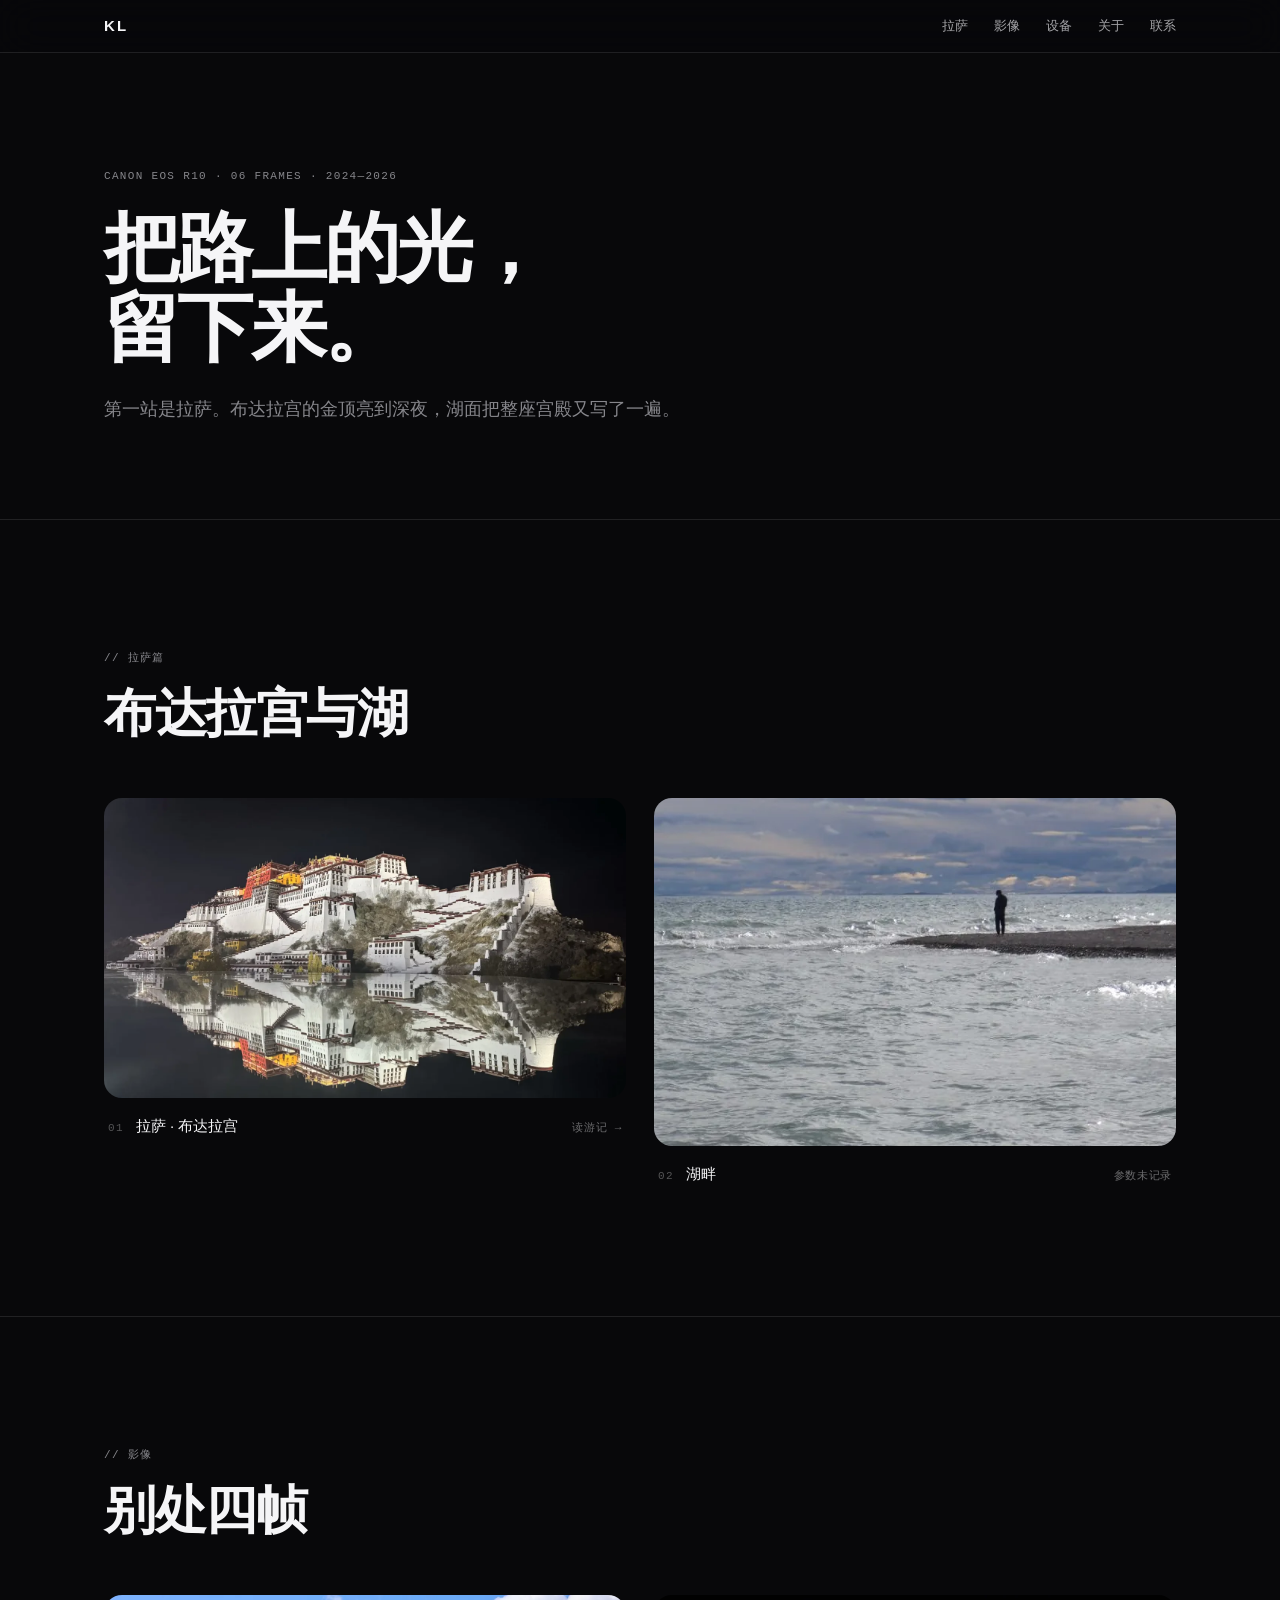
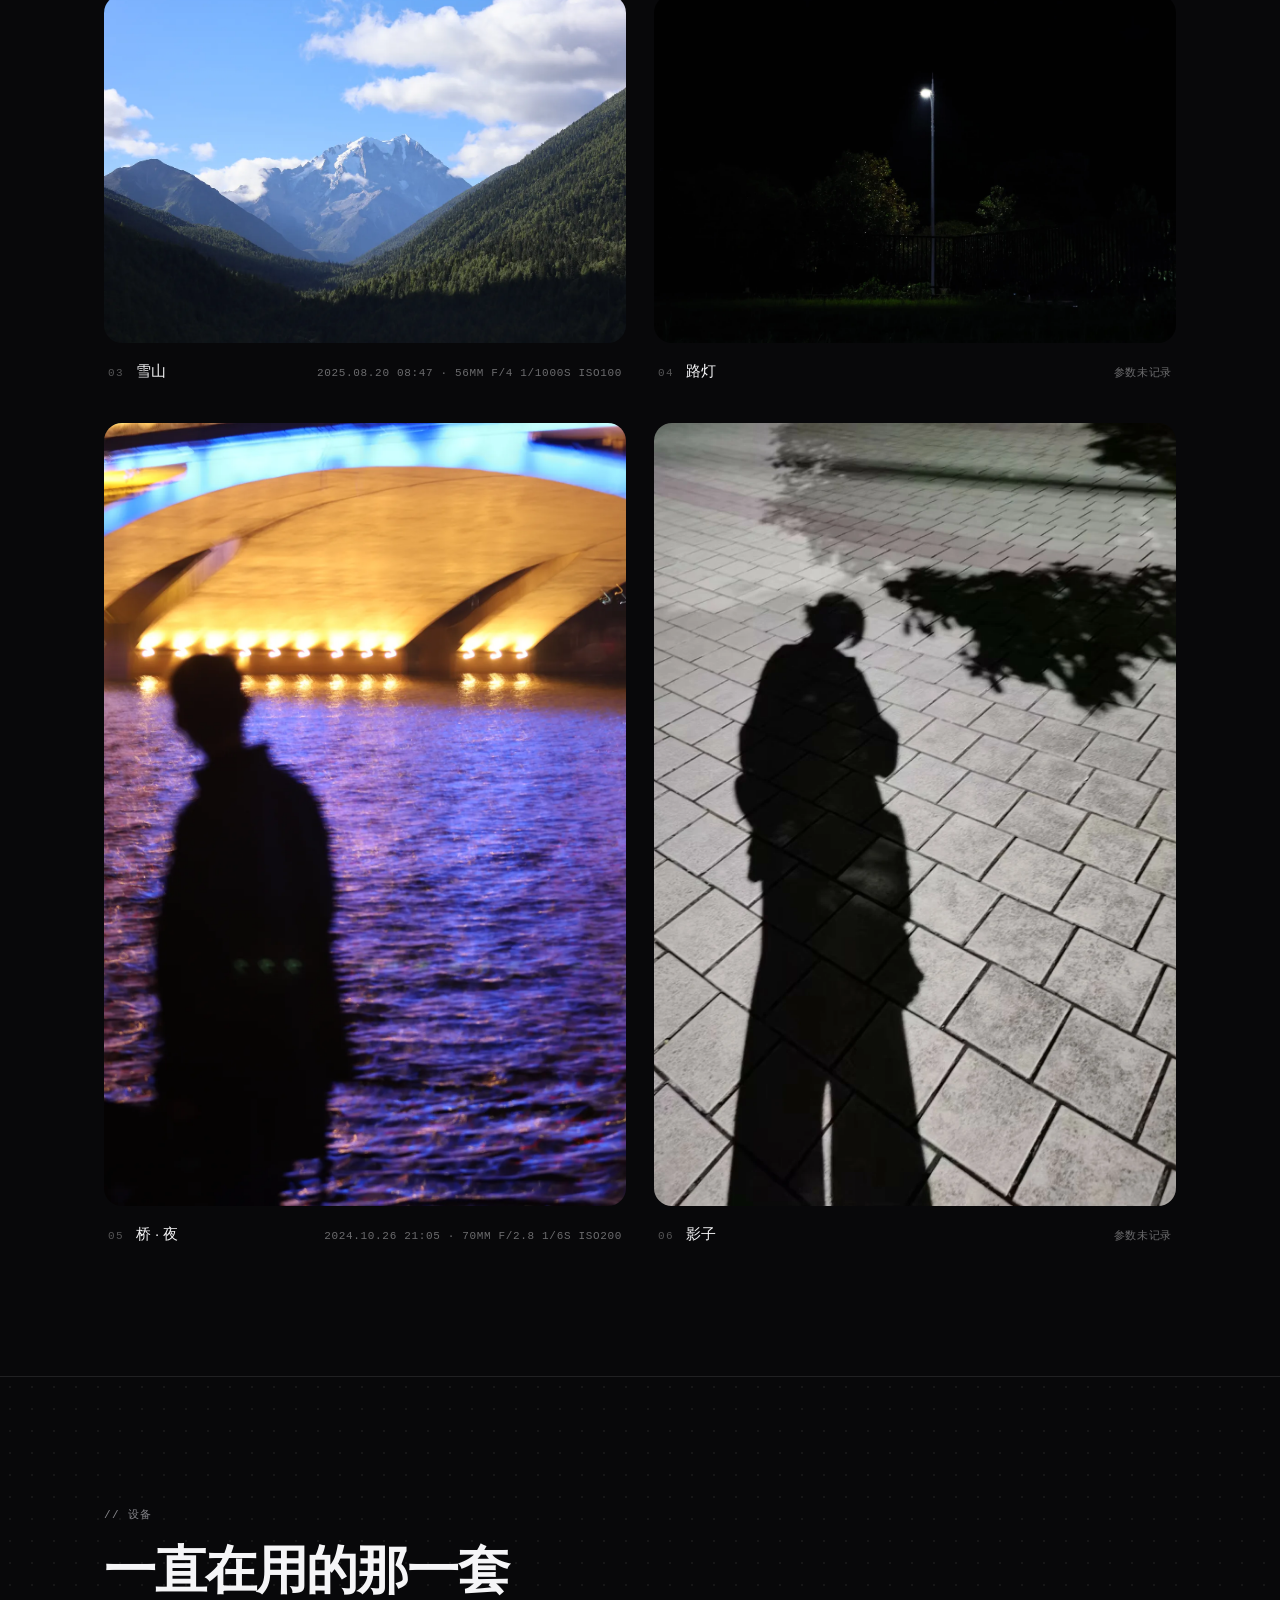
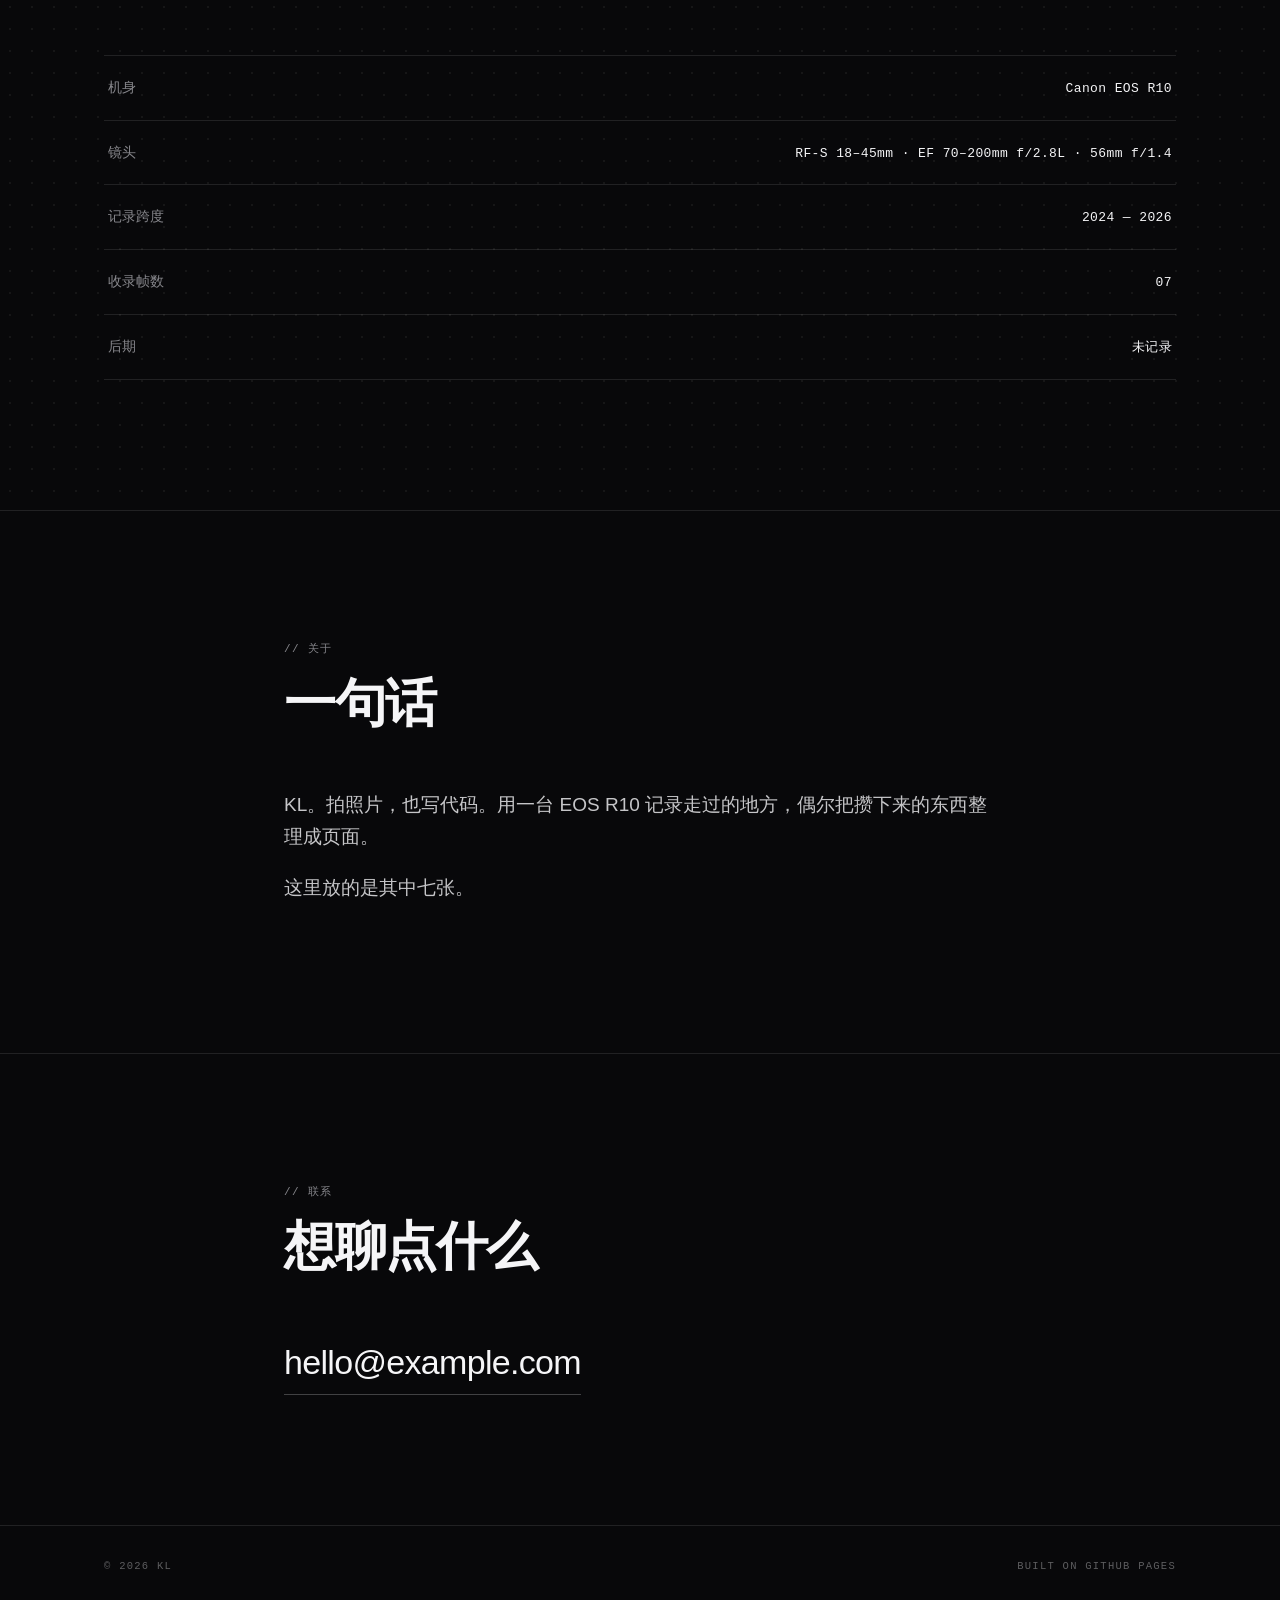
==== index.html @ 21dbedc0 "drop photo hero, swap lhasa card for potala with link to article" ====
<!DOCTYPE html>
<html lang="zh-CN">
<head>
<meta charset="utf-8">
<meta name="viewport" content="width=device-width, initial-scale=1">
<title>KL — 影像</title>
<meta name="description" content="KL 的影像记录。第一章：拉萨。布达拉宫的夜与湖，以及别处的四帧。">
<link rel="icon" href="data:image/svg+xml,<svg xmlns='http://www.w3.org/2000/svg' viewBox='0 0 64 64'><rect width='64' height='64' rx='14' fill='%2308080a'/><text x='32' y='43' font-family='-apple-system,sans-serif' font-size='25' font-weight='600' fill='%23f5f5f7' text-anchor='middle'>KL</text></svg>">
<link rel="stylesheet" href="style.css">
</head>
<body>

<header class="nav">
  <div class="nav-inner">
    <a class="brand" href="#top">KL</a>
    <nav class="links">
      <a href="#lhasa">拉萨</a>
      <a href="#frames">影像</a>
      <a href="#gear">设备</a>
      <a href="#about">关于</a>
      <a href="#contact">联系</a>
    </nav>
  </div>
</header>

<section class="masthead" id="top">
  <div class="wrap">
    <p class="mono">CANON EOS R10 · 06 FRAMES · 2024—2026</p>
    <h1>把路上的光，<br>留下来。</h1>
    <p class="lede">第一站是拉萨。布达拉宫的金顶亮到深夜，湖面把整座宫殿又写了一遍。</p>
  </div>
</section>

<section class="section" id="lhasa">
  <div class="wrap">
    <p class="mono label">// 拉萨篇</p>
    <h2>布达拉宫与湖</h2>

    <div class="grid">
      <figure class="frame reveal">
        <a class="shot" href="lhasa.html" aria-label="进入拉萨游记">
          <img src="images/potala-card.webp" alt="布达拉宫夜色与水中倒影" width="1400" height="803" loading="lazy">
        </a>
        <figcaption>
          <span class="idx mono">01</span>
          <span class="title">拉萨 · 布达拉宫</span>
          <span class="meta mono">读游记 →</span>
        </figcaption>
      </figure>

      <figure class="frame reveal">
        <div class="shot">
          <img src="images/lake.webp" alt="湖岸与远处的人" width="659" height="439" loading="lazy">
        </div>
        <figcaption>
          <span class="idx mono">02</span>
          <span class="title">湖畔</span>
          <span class="meta mono">参数未记录</span>
        </figcaption>
      </figure>
    </div>
  </div>
</section>

<section class="section" id="frames">
  <div class="wrap">
    <p class="mono label">// 影像</p>
    <h2>别处四帧</h2>

    <div class="grid">
      <figure class="frame reveal">
        <div class="shot">
          <img src="images/snow.webp" alt="云层下的雪山" width="1400" height="933" loading="lazy">
        </div>
        <figcaption>
          <span class="idx mono">03</span>
          <span class="title">雪山</span>
          <span class="meta mono">2025.08.20 08:47 · 56mm f/4 1/1000s ISO100</span>
        </figcaption>
      </figure>

      <figure class="frame reveal">
        <div class="shot">
          <img src="images/lamp.webp" alt="夜里亮着的路灯" width="1400" height="933" loading="lazy">
        </div>
        <figcaption>
          <span class="idx mono">04</span>
          <span class="title">路灯</span>
          <span class="meta mono">参数未记录</span>
        </figcaption>
      </figure>

      <figure class="frame reveal">
        <div class="shot">
          <img src="images/bridge.webp" alt="夜晚桥下的水面与剪影" width="1200" height="1800" loading="lazy">
        </div>
        <figcaption>
          <span class="idx mono">05</span>
          <span class="title">桥 · 夜</span>
          <span class="meta mono">2024.10.26 21:05 · 70mm f/2.8 1/6s ISO200</span>
        </figcaption>
      </figure>

      <figure class="frame reveal">
        <div class="shot">
          <img src="images/shadow.webp" alt="地砖上拉长的人影" width="1137" height="1706" loading="lazy">
        </div>
        <figcaption>
          <span class="idx mono">06</span>
          <span class="title">影子</span>
          <span class="meta mono">参数未记录</span>
        </figcaption>
      </figure>
    </div>
  </div>
</section>

<section class="section gear" id="gear">
  <div class="wrap">
    <p class="mono label">// 设备</p>
    <h2>一直在用的那一套</h2>

    <dl class="spec">
      <div>
        <dt>机身</dt>
        <dd>Canon EOS R10</dd>
      </div>
      <div>
        <dt>镜头</dt>
        <dd>RF-S 18–45mm · EF 70–200mm f/2.8L · 56mm f/1.4</dd>
      </div>
      <div>
        <dt>记录跨度</dt>
        <dd>2024 — 2026</dd>
      </div>
      <div>
        <dt>收录帧数</dt>
        <dd>07</dd>
      </div>
      <div>
        <dt>后期</dt>
        <dd>未记录</dd>
      </div>
    </dl>
  </div>
</section>

<section class="section" id="about">
  <div class="wrap narrow">
    <p class="mono label">// 关于</p>
    <h2>一句话</h2>
    <p class="body">KL。拍照片，也写代码。用一台 EOS R10 记录走过的地方，偶尔把攒下来的东西整理成页面。</p>
    <p class="body">这里放的是其中七张。</p>
  </div>
</section>

<section class="section" id="contact">
  <div class="wrap narrow">
    <p class="mono label">// 联系</p>
    <h2>想聊点什么</h2>
    <a class="mail" href="mailto:hello@example.com">hello@example.com</a>
  </div>
</section>

<footer class="foot">
  <div class="wrap foot-inner">
    <span class="mono">© <span id="year">2026</span> KL</span>
    <span class="mono">BUILT ON GITHUB PAGES</span>
  </div>
</footer>

<script>
  document.getElementById('year').textContent = new Date().getFullYear();

  const io = new IntersectionObserver((entries) => {
    entries.forEach((e) => {
      if (e.isIntersecting) {
        e.target.classList.add('in');
        io.unobserve(e.target);
      }
    });
  }, { threshold: 0.12 });

  document.querySelectorAll('.reveal').forEach((el) => io.observe(el));
</script>

</body>
</html>
---- style.css ----
:root {
  --bg: #08080a;
  --surface: #111114;
  --text: #f5f5f7;
  --muted: #86868b;
  --accent: #0a84ff;
  --line: rgba(255, 255, 255, 0.1);
  --max: 1120px;
  --mono: ui-monospace, "SF Mono", "Cascadia Mono", Menlo, Consolas, monospace;
}

*,
*::before,
*::after { box-sizing: border-box; }

html {
  scroll-behavior: smooth;
  -webkit-text-size-adjust: 100%;
}

body {
  margin: 0;
  background: var(--bg);
  color: var(--text);
  font-family: -apple-system, BlinkMacSystemFont, "SF Pro Display", "Segoe UI", "PingFang SC", "Microsoft YaHei", sans-serif;
  font-size: 17px;
  line-height: 1.6;
  -webkit-font-smoothing: antialiased;
  overflow-x: hidden;
}

a { color: inherit; text-decoration: none; }

img { display: block; max-width: 100%; }

.wrap {
  max-width: var(--max);
  margin: 0 auto;
  padding: 0 24px;
}

.narrow { max-width: 760px; }

.mono {
  font-family: var(--mono);
  font-size: 11px;
  letter-spacing: 0.12em;
  text-transform: uppercase;
  color: var(--muted);
}

/* ---------- 导航 ---------- */

.nav {
  position: fixed;
  inset: 0 0 auto 0;
  z-index: 100;
  background: rgba(8, 8, 10, 0.72);
  backdrop-filter: saturate(180%) blur(20px);
  -webkit-backdrop-filter: saturate(180%) blur(20px);
  border-bottom: 1px solid var(--line);
}

.nav-inner {
  max-width: var(--max);
  margin: 0 auto;
  padding: 0 24px;
  height: 52px;
  display: flex;
  align-items: center;
  justify-content: space-between;
}

.brand {
  font-size: 15px;
  font-weight: 600;
  letter-spacing: 0.14em;
}

.links {
  display: flex;
  gap: 26px;
}

.links a {
  font-size: 12.5px;
  color: rgba(245, 245, 247, 0.66);
  transition: color 0.2s;
}

.links a:hover { color: var(--text); }

/* ---------- 首屏 ---------- */

.hero {
  position: relative;
  min-height: 88vh;
  min-height: 88svh;
  display: grid;
  align-items: end;
  overflow: hidden;
}

.hero-img {
  position: absolute;
  inset: 0;
  width: 100%;
  height: 100%;
  object-fit: cover;
  object-position: center 55%;
  transition: transform 1.4s cubic-bezier(0.2, 0.7, 0.2, 1);
}

.hero:hover .hero-img { transform: scale(1.03); }

.enter {
  display: inline-block;
  margin-top: 34px;
  padding-bottom: 4px;
  border-bottom: 1px solid rgba(245, 245, 247, 0.32);
  color: var(--text);
  font-size: 12px;
  transition: border-color 0.2s, color 0.2s;
}

.hero:hover .enter {
  color: #fff;
  border-color: #fff;
}

.hero-veil {
  position: absolute;
  inset: 0;
  background:
    linear-gradient(180deg, rgba(8, 8, 10, 0.62) 0%, rgba(8, 8, 10, 0.12) 32%, rgba(8, 8, 10, 0.55) 68%, rgba(8, 8, 10, 0.96) 100%);
}

.hero-copy {
  position: relative;
  width: 100%;
  max-width: var(--max);
  margin: 0 auto;
  padding: 0 24px 88px;
}

.hero-copy .mono { margin: 0 0 20px; color: rgba(245, 245, 247, 0.62); }

h1 {
  margin: 0;
  font-size: clamp(40px, 7vw, 86px);
  line-height: 1.04;
  letter-spacing: -0.035em;
  font-weight: 600;
}

.lede {
  margin: 22px 0 0;
  max-width: 32em;
  font-size: clamp(15px, 1.6vw, 18px);
  color: rgba(245, 245, 247, 0.72);
}

.cta {
  display: flex;
  gap: 12px;
  margin-top: 34px;
  flex-wrap: wrap;
}

.btn {
  display: inline-block;
  padding: 12px 26px;
  border-radius: 980px;
  background: var(--accent);
  border: 1px solid var(--accent);
  color: #fff;
  font-size: 14px;
  transition: transform 0.2s, background 0.2s, border-color 0.2s;
}

.btn:hover { background: #2b9bff; border-color: #2b9bff; }

.btn.ghost {
  background: transparent;
  border-color: rgba(245, 245, 247, 0.3);
  color: var(--text);
}

.btn.ghost:hover {
  border-color: var(--text);
  background: rgba(245, 245, 247, 0.08);
}

/* ---------- 顶部标题 ---------- */

.masthead { padding: 168px 0 96px; }

.masthead .mono { margin: 0 0 22px; }

.masthead h1 {
  margin: 0;
  font-size: clamp(36px, 6.4vw, 76px);
  line-height: 1.06;
  letter-spacing: -0.035em;
  font-weight: 600;
}

.masthead .lede {
  margin: 26px 0 0;
  max-width: 32em;
  font-size: clamp(15px, 1.7vw, 18px);
  color: var(--muted);
}

/* ---------- 通用区块 ---------- */

.section {
  padding: 130px 0;
  border-top: 1px solid var(--line);
}

.label { margin: 0 0 16px; }

h2 {
  margin: 0 0 56px;
  font-size: clamp(30px, 4.4vw, 52px);
  line-height: 1.12;
  letter-spacing: -0.028em;
  font-weight: 600;
}

.body {
  margin: 0 0 18px;
  font-size: clamp(16px, 1.8vw, 19px);
  line-height: 1.72;
  color: rgba(245, 245, 247, 0.8);
}

/* ---------- 照片 ---------- */

.grid {
  display: grid;
  grid-template-columns: repeat(2, 1fr);
  gap: 40px 28px;
}

.frame { margin: 0; }

.shot {
  display: block;
  overflow: hidden;
  border-radius: 18px;
  background: var(--surface);
}

.shot img {
  width: 100%;
  height: auto;
  transition: transform 0.8s cubic-bezier(0.2, 0.7, 0.2, 1);
}

.frame:hover .shot img { transform: scale(1.035); }

figcaption {
  display: flex;
  align-items: baseline;
  gap: 12px;
  flex-wrap: wrap;
  padding: 16px 4px 0;
}

.idx { color: rgba(245, 245, 247, 0.32); }

.title { font-size: 15px; }

.meta {
  margin-left: auto;
  color: rgba(245, 245, 247, 0.42);
  letter-spacing: 0.06em;
}

/* ---------- 设备 ---------- */

.gear {
  background-image: radial-gradient(rgba(255, 255, 255, 0.055) 1px, transparent 1px);
  background-size: 22px 22px;
  background-position: -1px -1px;
}

.spec {
  margin: 0;
  border-top: 1px solid var(--line);
}

.spec > div {
  display: flex;
  justify-content: space-between;
  align-items: baseline;
  gap: 32px;
  padding: 20px 4px;
  border-bottom: 1px solid var(--line);
}

.spec dt {
  font-size: 14px;
  color: var(--muted);
  flex: 0 0 auto;
}

.spec dd {
  margin: 0;
  font-family: var(--mono);
  font-size: 13px;
  letter-spacing: 0.03em;
  color: var(--text);
  text-align: right;
}

/* ---------- 联系 ---------- */

.mail {
  display: inline-block;
  margin-top: 4px;
  font-size: clamp(22px, 3.4vw, 34px);
  letter-spacing: -0.02em;
  border-bottom: 1px solid rgba(245, 245, 247, 0.24);
  padding-bottom: 4px;
  transition: color 0.2s, border-color 0.2s;
}

.mail:hover {
  color: var(--accent);
  border-color: var(--accent);
}

/* ---------- 页脚 ---------- */

.foot {
  border-top: 1px solid var(--line);
  padding: 32px 0 44px;
}

.foot-inner {
  display: flex;
  justify-content: space-between;
  gap: 16px;
  flex-wrap: wrap;
}

.foot .mono { font-size: 10.5px; color: rgba(245, 245, 247, 0.36); }

/* ---------- 入场 ---------- */

.reveal {
  opacity: 0;
  transform: translateY(26px);
  transition: opacity 0.9s ease, transform 0.9s cubic-bezier(0.2, 0.7, 0.2, 1);
}

.reveal.in {
  opacity: 1;
  transform: none;
}

/* ---------- 响应式 ---------- */

@media (max-width: 860px) {
  .section { padding: 88px 0; }
  h2 { margin-bottom: 40px; }
  .grid { grid-template-columns: 1fr; gap: 36px; }
  .hero-copy { padding-bottom: 64px; }
  .masthead { padding: 120px 0 64px; }
  .meta { margin-left: 0; flex-basis: 100%; }
  .spec > div { flex-direction: column; gap: 6px; }
  .spec dd { text-align: left; }
}

@media (max-width: 520px) {
  .links { gap: 18px; }
  .links a { font-size: 12px; }
  .cta { gap: 10px; }
  .btn { padding: 11px 22px; }
}

@media (prefers-reduced-motion: reduce) {
  html { scroll-behavior: auto; }
  .reveal { opacity: 1; transform: none; transition: none; }
  .shot img, .btn, .mail { transition: none; }
}

/* ---------- 游记页 ---------- */

.article-cover {
  position: relative;
  min-height: 76vh;
  min-height: 76svh;
  display: grid;
  align-items: end;
  overflow: hidden;
}

.article-cover img {
  position: absolute;
  inset: 0;
  width: 100%;
  height: 100%;
  object-fit: cover;
  object-position: center 55%;
}

.article-cover::after {
  content: "";
  position: absolute;
  inset: 0;
  background: linear-gradient(180deg, rgba(8, 8, 10, 0.5) 0%, rgba(8, 8, 10, 0.08) 30%, rgba(8, 8, 10, 0.6) 72%, rgba(8, 8, 10, 0.97) 100%);
}

.article-cover-copy {
  position: relative;
  z-index: 1;
  width: 100%;
  max-width: 860px;
  margin: 0 auto;
  padding: 0 24px 76px;
}

.article-cover-copy h1 {
  margin: 16px 0 20px;
  font-size: clamp(28px, 4.8vw, 54px);
  line-height: 1.16;
  letter-spacing: -0.03em;
  font-weight: 600;
}

.article-body {
  max-width: 720px;
  padding-top: 84px;
  padding-bottom: 110px;
}

.article-body p {
  margin: 0 0 1.5em;
  font-size: 18px;
  line-height: 1.9;
  color: rgba(245, 245, 247, 0.82);
}

.article-body .lead {
  font-size: clamp(19px, 2.1vw, 22px);
  line-height: 1.75;
  color: var(--text);
}

.article-body h2 {
  margin: 68px 0 24px;
  font-size: clamp(22px, 3vw, 30px);
}

.article-body figure { margin: 52px 0; }

.article-body figure img {
  width: 100%;
  height: auto;
  border-radius: 14px;
}

.article-body figcaption {
  padding-top: 14px;
  font-family: var(--mono);
  font-size: 11px;
  letter-spacing: 0.06em;
  color: var(--muted);
  text-transform: none;
}

.note {
  margin: 56px 0;
  padding: 20px 22px;
  border: 1px dashed rgba(255, 255, 255, 0.16);
  border-radius: 12px;
  color: var(--muted);
  font-size: 15px;
  line-height: 1.85;
}

.back {
  display: inline-block;
  font-size: 12.5px;
  color: rgba(245, 245, 247, 0.66);
  transition: color 0.2s;
}

.back:hover { color: var(--text); }

@media (max-width: 860px) {
  .article-cover-copy { padding-bottom: 56px; }
  .article-body { padding-top: 56px; padding-bottom: 72px; }
  .article-body p { font-size: 17px; }
}
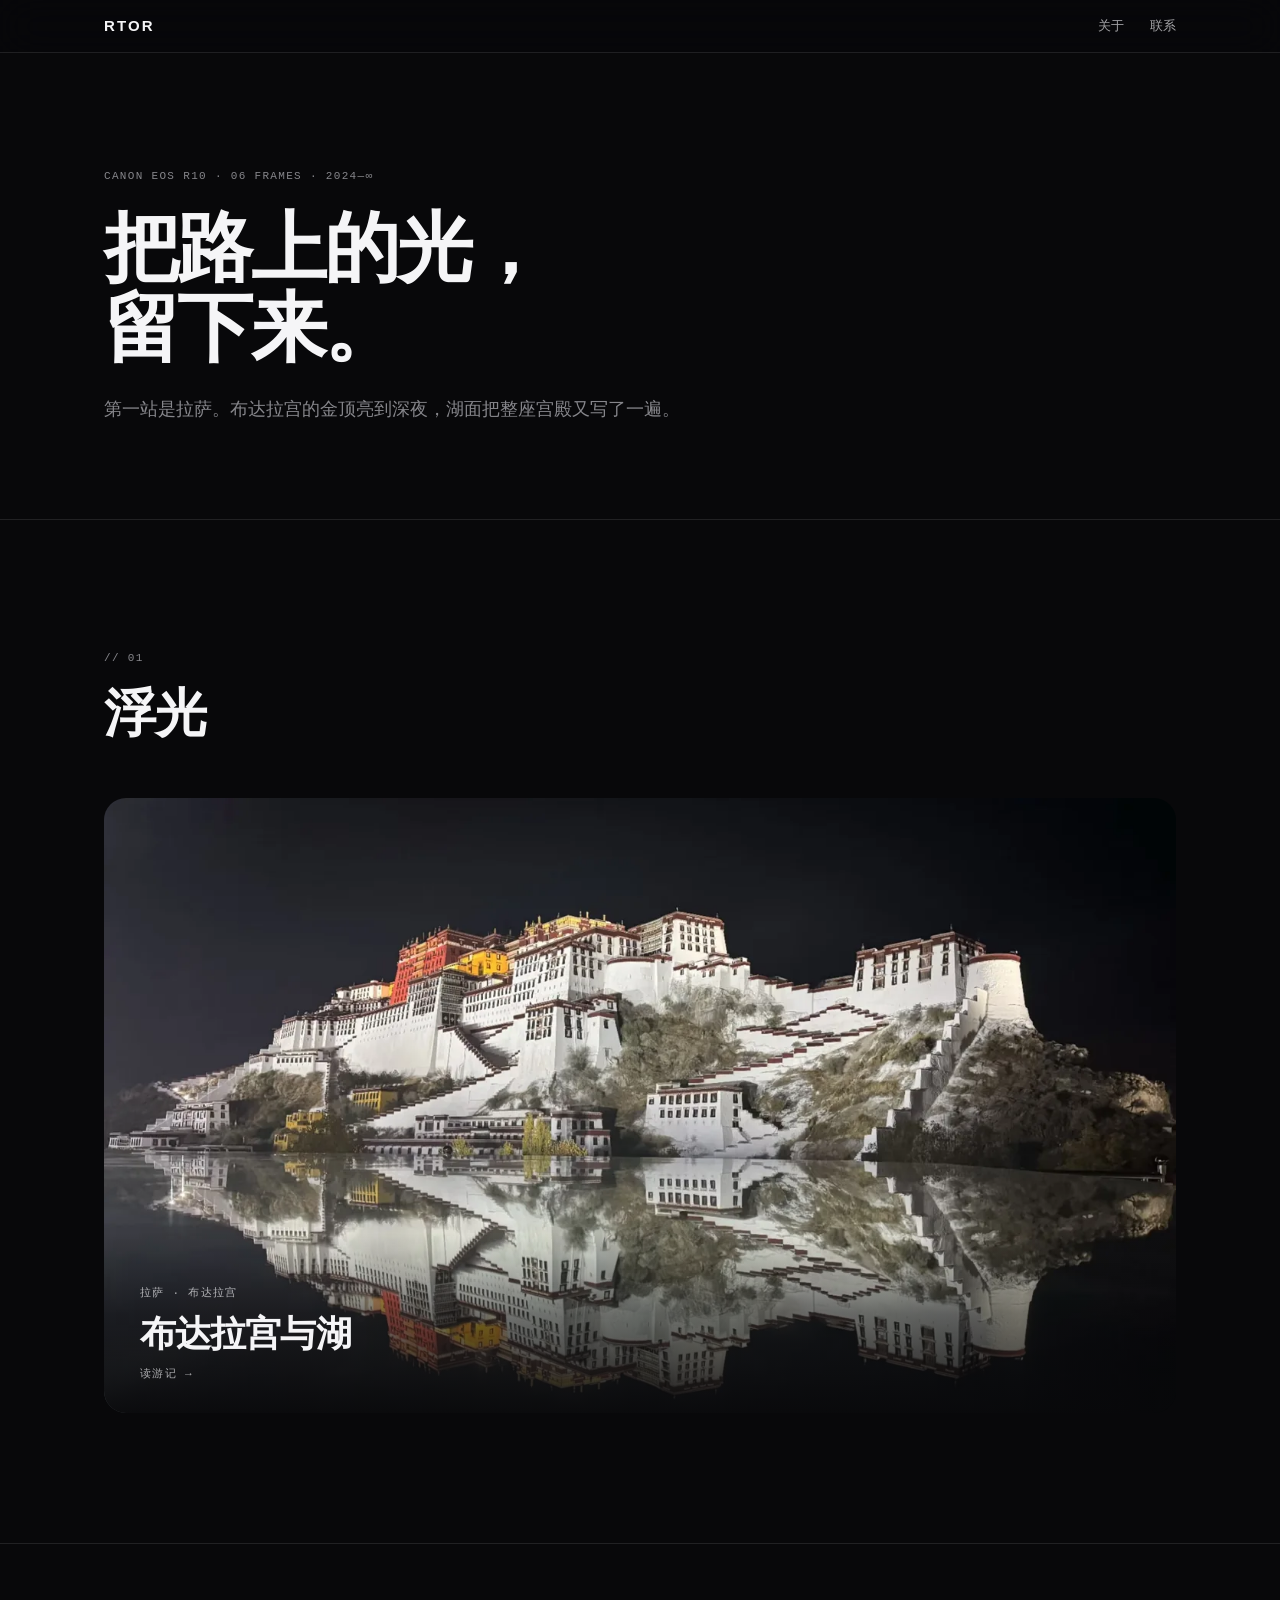
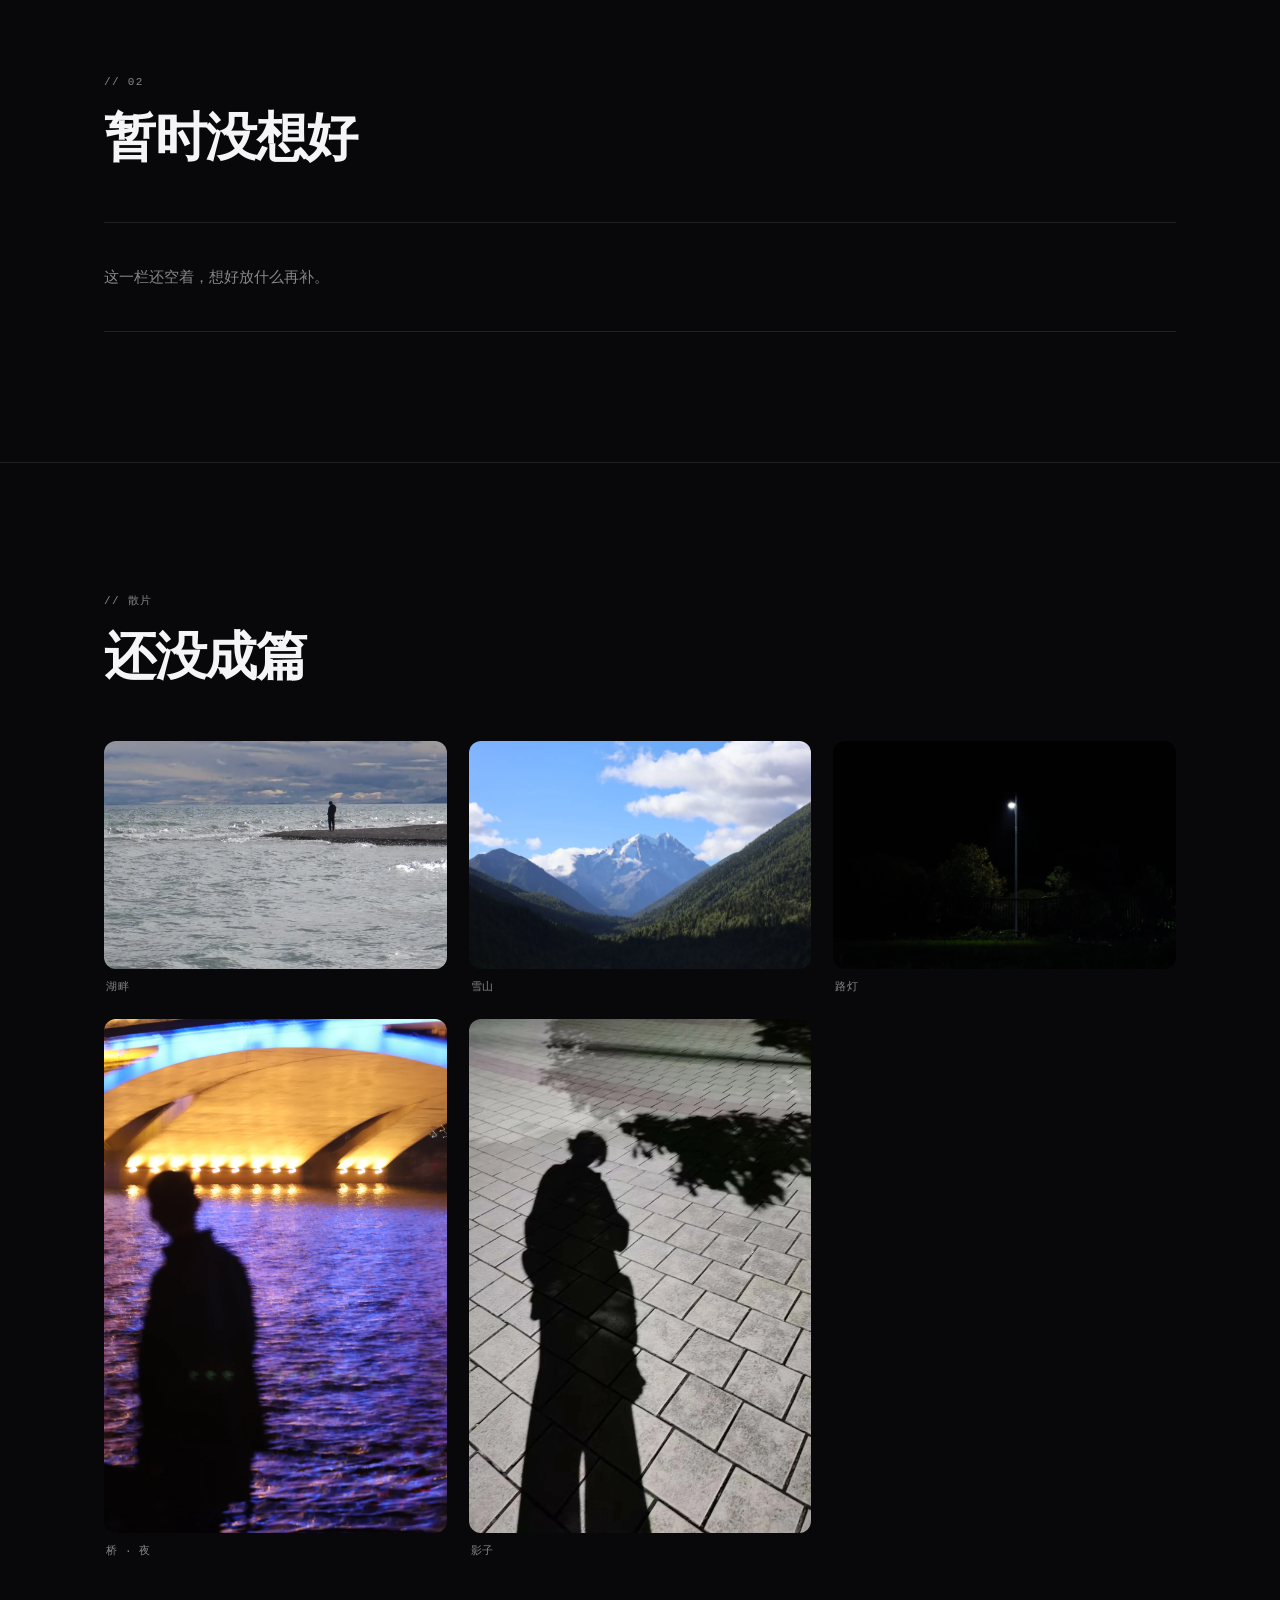
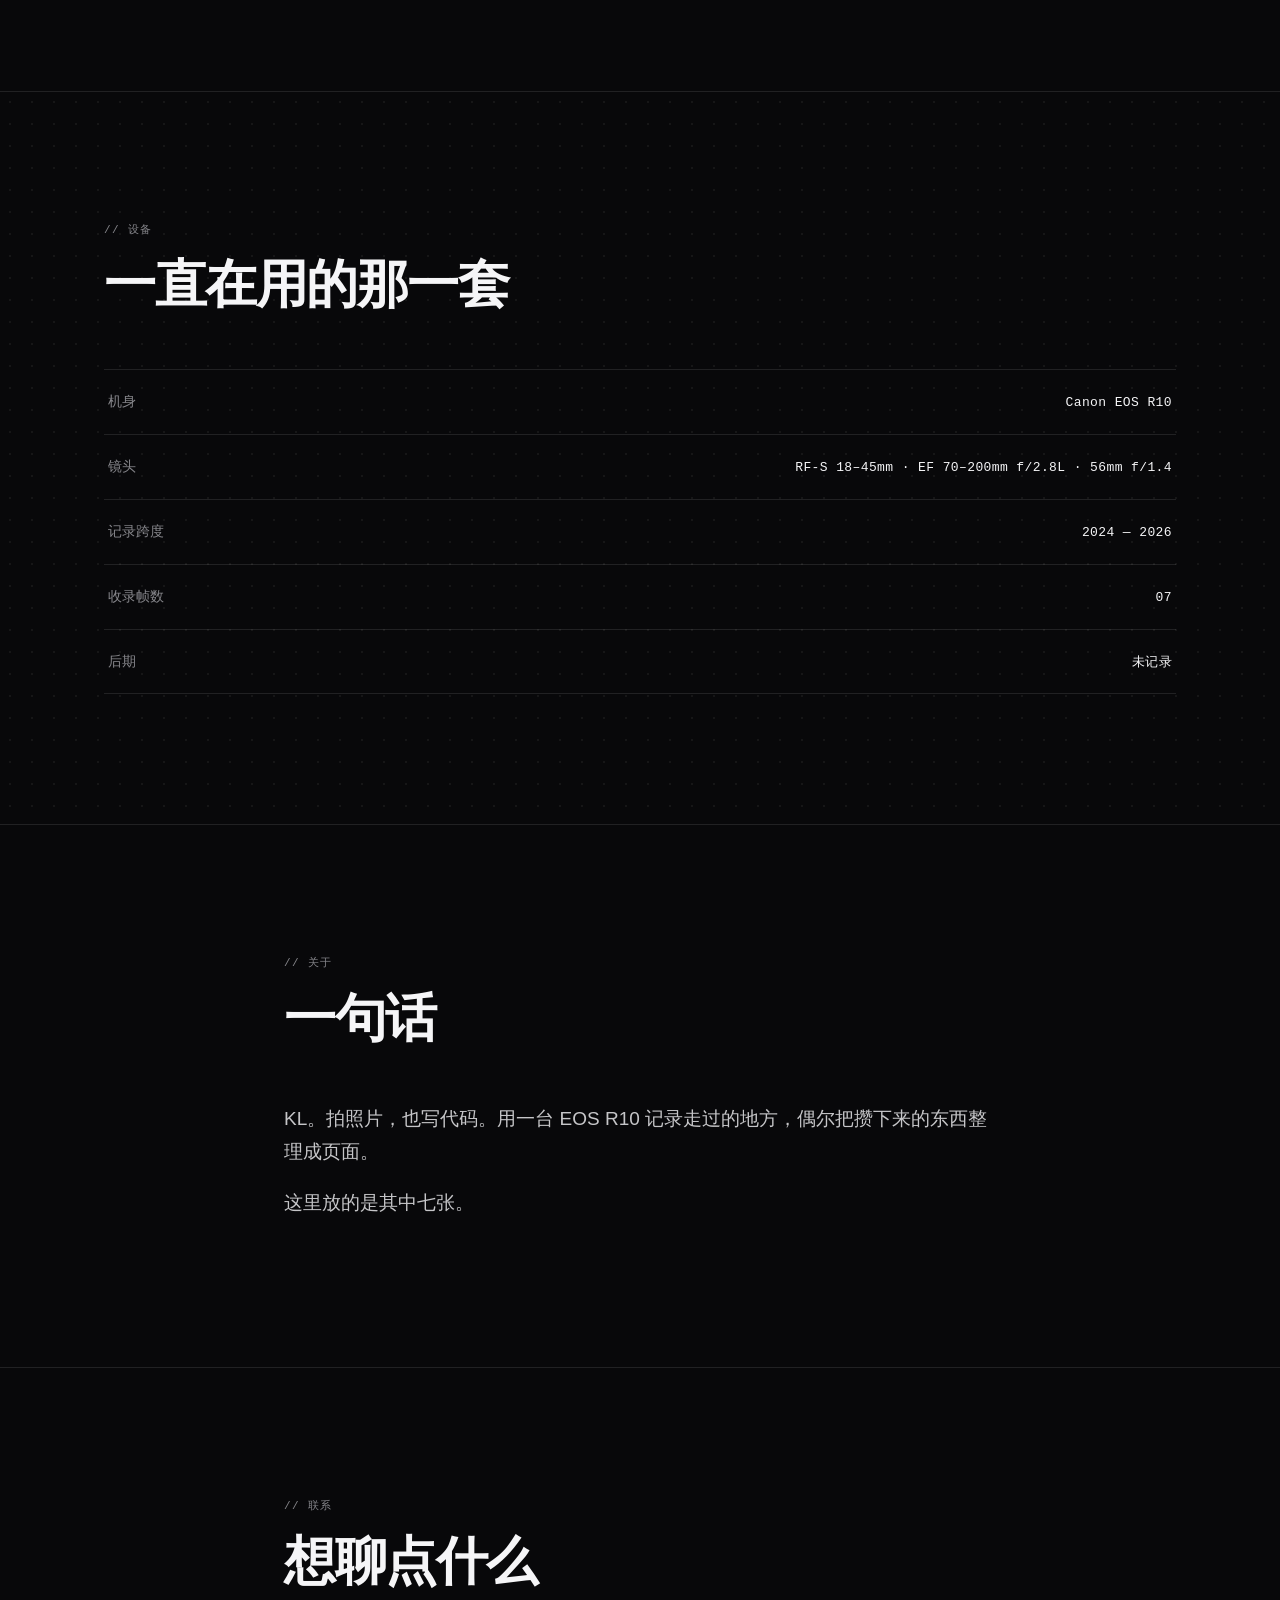
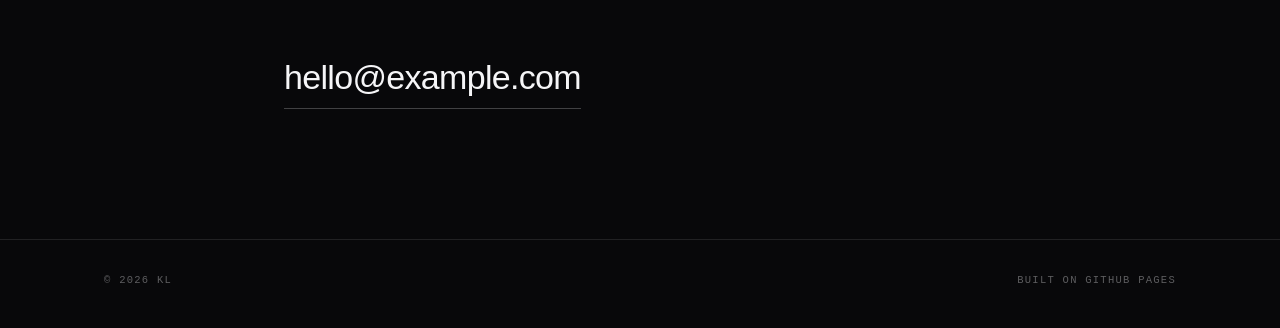
==== commit a41c92ab: "restructure into sections: 01 fuguang, 02 untitled, loose frames" ====
--- a/index.html
+++ b/index.html
@@ -12,11 +12,8 @@
 
 <header class="nav">
   <div class="nav-inner">
-    <a class="brand" href="#top">KL</a>
+    <a class="brand" href="#top">RTOR</a>
     <nav class="links">
-      <a href="#lhasa">拉萨</a>
-      <a href="#frames">影像</a>
-      <a href="#gear">设备</a>
       <a href="#about">关于</a>
       <a href="#contact">联系</a>
     </nav>
@@ -25,91 +22,61 @@
 
 <section class="masthead" id="top">
   <div class="wrap">
-    <p class="mono">CANON EOS R10 · 06 FRAMES · 2024—2026</p>
+    <p class="mono">CANON EOS R10 · 06 FRAMES · 2024—∞</p>
     <h1>把路上的光，<br>留下来。</h1>
     <p class="lede">第一站是拉萨。布达拉宫的金顶亮到深夜，湖面把整座宫殿又写了一遍。</p>
   </div>
 </section>
 
-<section class="section" id="lhasa">
+<section class="section" id="fuguang">
   <div class="wrap">
-    <p class="mono label">// 拉萨篇</p>
-    <h2>布达拉宫与湖</h2>
+    <p class="mono label">// 01</p>
+    <h2>浮光</h2>
 
-    <div class="grid">
-      <figure class="frame reveal">
-        <a class="shot" href="lhasa.html" aria-label="进入拉萨游记">
-          <img src="images/potala-card.webp" alt="布达拉宫夜色与水中倒影" width="1400" height="803" loading="lazy">
-        </a>
-        <figcaption>
-          <span class="idx mono">01</span>
-          <span class="title">拉萨 · 布达拉宫</span>
-          <span class="meta mono">读游记 →</span>
-        </figcaption>
-      </figure>
-
-      <figure class="frame reveal">
-        <div class="shot">
-          <img src="images/lake.webp" alt="湖岸与远处的人" width="659" height="439" loading="lazy">
-        </div>
-        <figcaption>
-          <span class="idx mono">02</span>
-          <span class="title">湖畔</span>
-          <span class="meta mono">参数未记录</span>
-        </figcaption>
-      </figure>
-    </div>
+    <a class="entry reveal" href="lhasa.html">
+      <img src="images/potala-card.webp" alt="布达拉宫夜色与水中倒影" width="1400" height="803">
+      <span class="entry-copy">
+        <span class="mono">拉萨 · 布达拉宫</span>
+        <span class="entry-title">布达拉宫与湖</span>
+        <span class="mono entry-go">读游记 →</span>
+      </span>
+    </a>
   </div>
 </section>
 
-<section class="section" id="frames">
+<section class="section" id="soon">
   <div class="wrap">
-    <p class="mono label">// 影像</p>
-    <h2>别处四帧</h2>
+    <p class="mono label">// 02</p>
+    <h2>暂时没想好</h2>
+    <p class="empty">这一栏还空着，想好放什么再补。</p>
+  </div>
+</section>
 
-    <div class="grid">
-      <figure class="frame reveal">
-        <div class="shot">
-          <img src="images/snow.webp" alt="云层下的雪山" width="1400" height="933" loading="lazy">
-        </div>
-        <figcaption>
-          <span class="idx mono">03</span>
-          <span class="title">雪山</span>
-          <span class="meta mono">2025.08.20 08:47 · 56mm f/4 1/1000s ISO100</span>
-        </figcaption>
+<section class="section" id="loose">
+  <div class="wrap">
+    <p class="mono label">// 散片</p>
+    <h2>还没成篇</h2>
+
+    <div class="sheet">
+      <figure class="reveal">
+        <img src="images/lake.webp" alt="湖岸与远处的人" width="659" height="439" loading="lazy">
+        <figcaption>湖畔</figcaption>
       </figure>
-
-      <figure class="frame reveal">
-        <div class="shot">
-          <img src="images/lamp.webp" alt="夜里亮着的路灯" width="1400" height="933" loading="lazy">
-        </div>
-        <figcaption>
-          <span class="idx mono">04</span>
-          <span class="title">路灯</span>
-          <span class="meta mono">参数未记录</span>
-        </figcaption>
+      <figure class="reveal">
+        <img src="images/snow.webp" alt="云层下的雪山" width="1400" height="933" loading="lazy">
+        <figcaption>雪山</figcaption>
       </figure>
-
-      <figure class="frame reveal">
-        <div class="shot">
-          <img src="images/bridge.webp" alt="夜晚桥下的水面与剪影" width="1200" height="1800" loading="lazy">
-        </div>
-        <figcaption>
-          <span class="idx mono">05</span>
-          <span class="title">桥 · 夜</span>
-          <span class="meta mono">2024.10.26 21:05 · 70mm f/2.8 1/6s ISO200</span>
-        </figcaption>
+      <figure class="reveal">
+        <img src="images/lamp.webp" alt="夜里亮着的路灯" width="1400" height="933" loading="lazy">
+        <figcaption>路灯</figcaption>
       </figure>
-
-      <figure class="frame reveal">
-        <div class="shot">
-          <img src="images/shadow.webp" alt="地砖上拉长的人影" width="1137" height="1706" loading="lazy">
-        </div>
-        <figcaption>
-          <span class="idx mono">06</span>
-          <span class="title">影子</span>
-          <span class="meta mono">参数未记录</span>
-        </figcaption>
+      <figure class="reveal">
+        <img src="images/bridge.webp" alt="夜晚桥下的水面与剪影" width="1200" height="1800" loading="lazy">
+        <figcaption>桥 · 夜</figcaption>
+      </figure>
+      <figure class="reveal">
+        <img src="images/shadow.webp" alt="地砖上拉长的人影" width="1137" height="1706" loading="lazy">
+        <figcaption>影子</figcaption>
       </figure>
     </div>
   </div>
--- a/style.css
+++ b/style.css
@@ -497,3 +497,89 @@
   .article-body { padding-top: 56px; padding-bottom: 72px; }
   .article-body p { font-size: 17px; }
 }
+
+/* ---------- 栏目入口 ---------- */
+
+.entry {
+  display: block;
+  position: relative;
+  border-radius: 22px;
+  overflow: hidden;
+  background: var(--surface);
+}
+
+.entry img {
+  display: block;
+  width: 100%;
+  height: auto;
+  transition: transform 1.4s cubic-bezier(0.2, 0.7, 0.2, 1);
+}
+
+.entry:hover img { transform: scale(1.035); }
+
+.entry-copy {
+  position: absolute;
+  inset: auto 0 0 0;
+  display: flex;
+  flex-direction: column;
+  gap: 10px;
+  padding: 52px 36px 30px;
+  background: linear-gradient(180deg, rgba(8, 8, 10, 0) 0%, rgba(8, 8, 10, 0.55) 45%, rgba(8, 8, 10, 0.92) 100%);
+}
+
+.entry-copy .mono { color: rgba(245, 245, 247, 0.68); }
+
+.entry-title {
+  font-size: clamp(22px, 3.2vw, 36px);
+  line-height: 1.2;
+  letter-spacing: -0.025em;
+  font-weight: 600;
+}
+
+.entry-go { transition: color 0.2s; }
+
+.entry:hover .entry-go { color: #fff; }
+
+.empty {
+  margin: 0;
+  padding: 42px 0;
+  border-top: 1px solid var(--line);
+  border-bottom: 1px solid var(--line);
+  color: var(--muted);
+  font-size: 15px;
+}
+
+/* ---------- 散片 ---------- */
+
+.sheet {
+  display: grid;
+  grid-template-columns: repeat(3, 1fr);
+  gap: 22px;
+}
+
+.sheet figure { margin: 0; }
+
+.sheet img {
+  width: 100%;
+  height: auto;
+  border-radius: 12px;
+  background: var(--surface);
+}
+
+.sheet figcaption {
+  display: block;
+  padding: 10px 2px 0;
+  font-family: var(--mono);
+  font-size: 11px;
+  letter-spacing: 0.06em;
+  color: var(--muted);
+}
+
+@media (max-width: 860px) {
+  .sheet { grid-template-columns: repeat(2, 1fr); gap: 16px; }
+  .entry-copy { padding: 40px 22px 22px; }
+}
+
+@media (max-width: 520px) {
+  .sheet { grid-template-columns: 1fr; }
+}
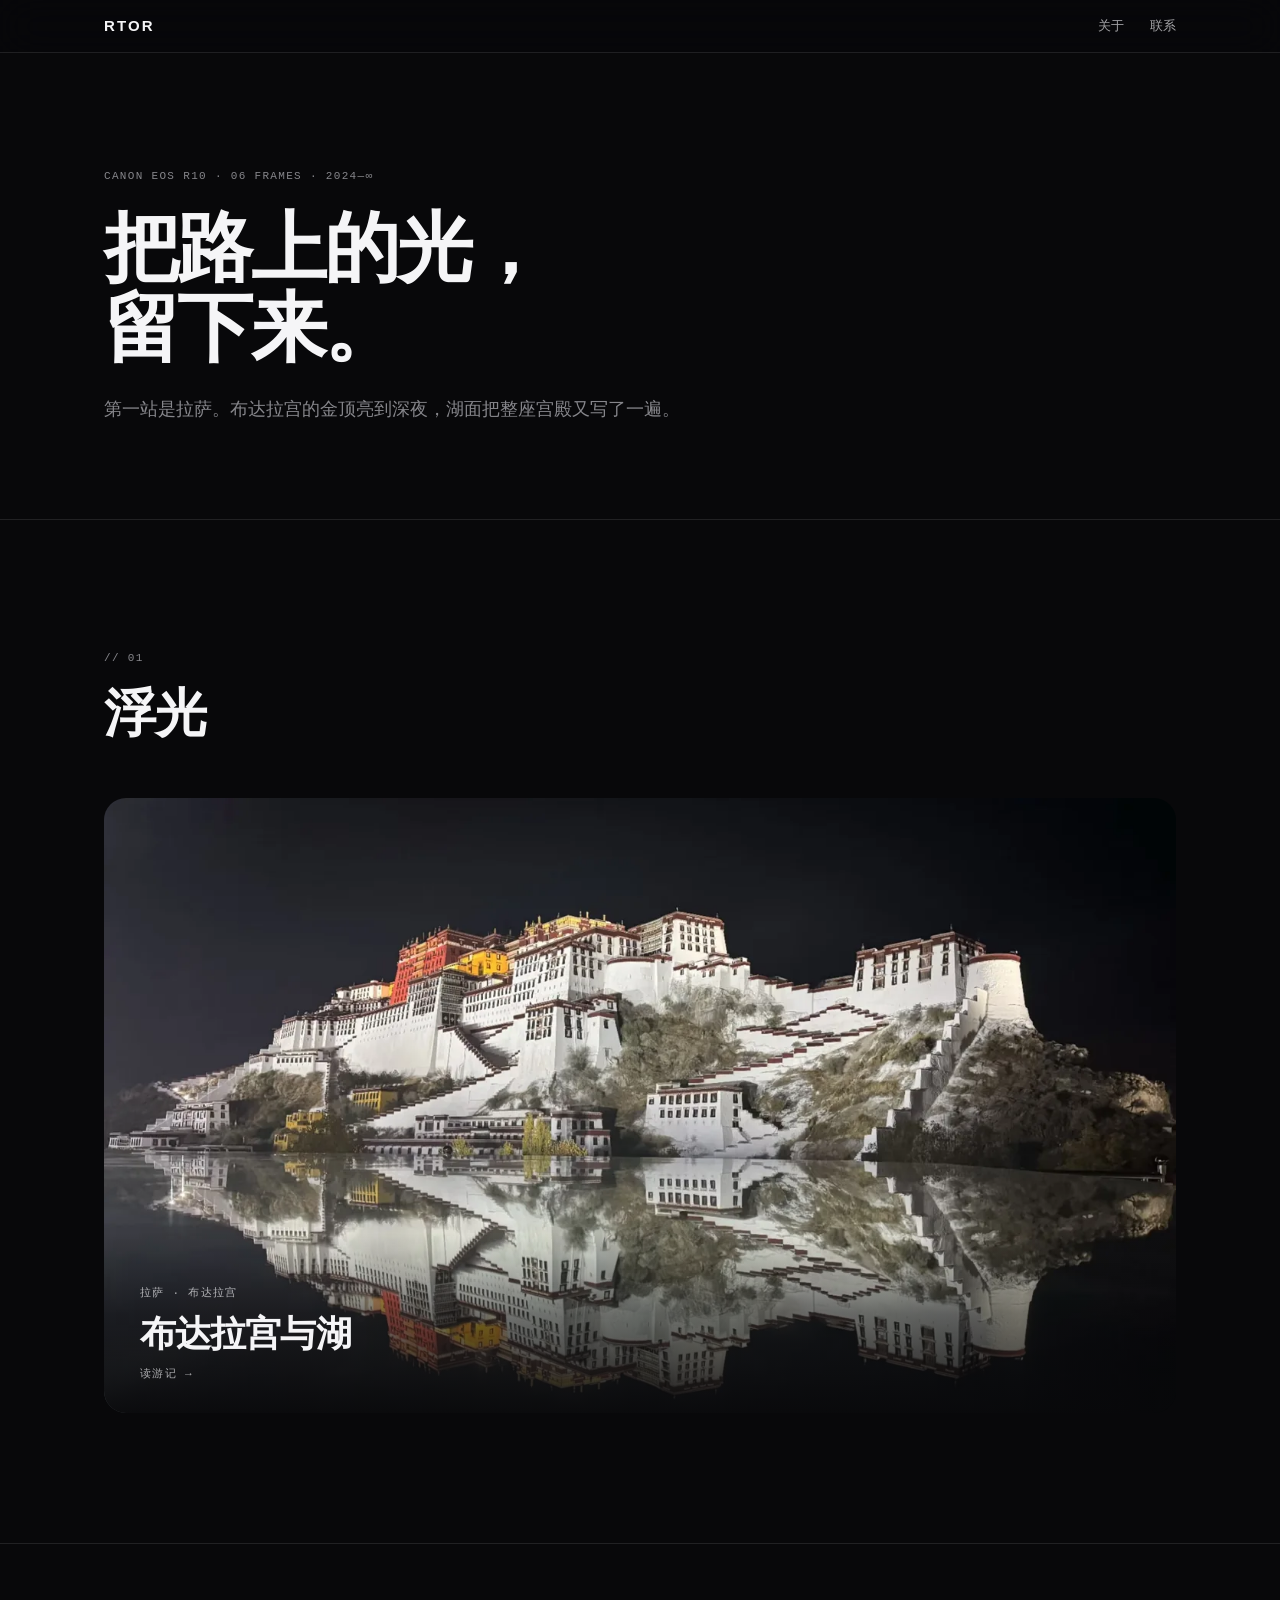
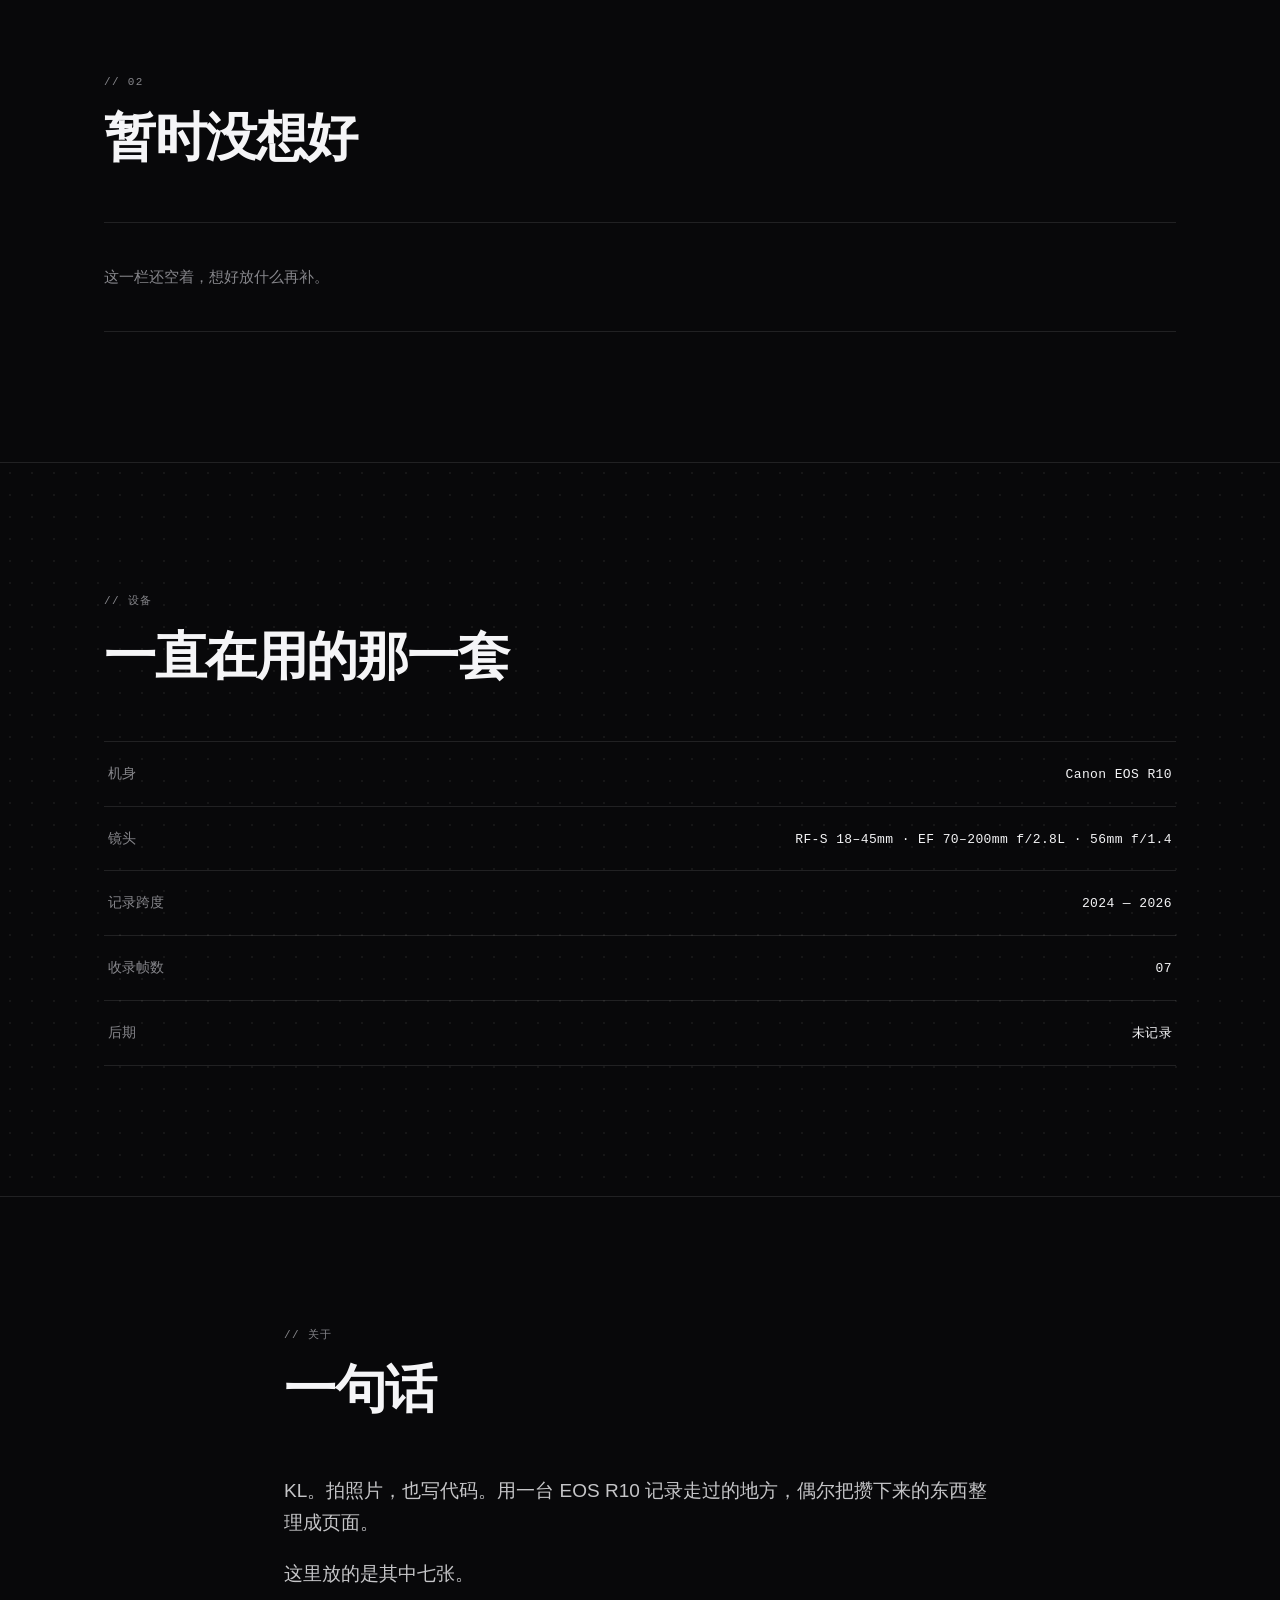
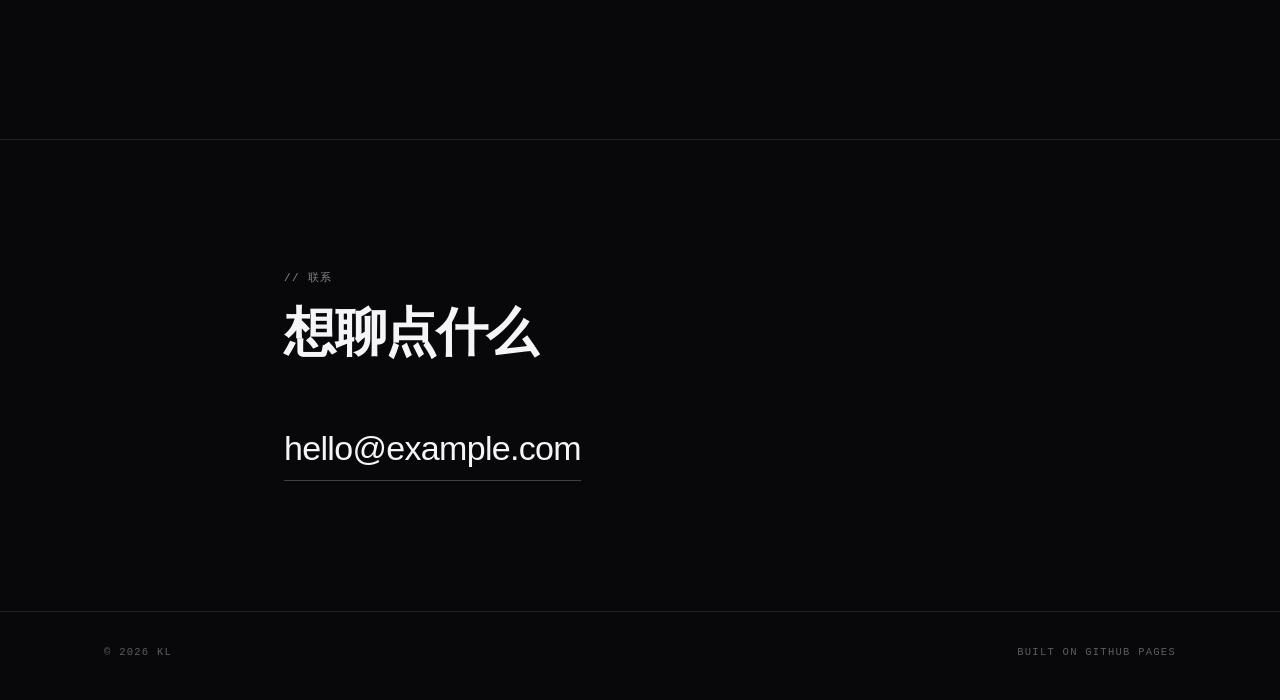
==== commit 639561cb: "hide loose frames section until travelogues are written" ====
--- a/index.html
+++ b/index.html
@@ -49,36 +49,6 @@
     <p class="mono label">// 02</p>
     <h2>暂时没想好</h2>
     <p class="empty">这一栏还空着，想好放什么再补。</p>
-  </div>
-</section>
-
-<section class="section" id="loose">
-  <div class="wrap">
-    <p class="mono label">// 散片</p>
-    <h2>还没成篇</h2>
-
-    <div class="sheet">
-      <figure class="reveal">
-        <img src="images/lake.webp" alt="湖岸与远处的人" width="659" height="439" loading="lazy">
-        <figcaption>湖畔</figcaption>
-      </figure>
-      <figure class="reveal">
-        <img src="images/snow.webp" alt="云层下的雪山" width="1400" height="933" loading="lazy">
-        <figcaption>雪山</figcaption>
-      </figure>
-      <figure class="reveal">
-        <img src="images/lamp.webp" alt="夜里亮着的路灯" width="1400" height="933" loading="lazy">
-        <figcaption>路灯</figcaption>
-      </figure>
-      <figure class="reveal">
-        <img src="images/bridge.webp" alt="夜晚桥下的水面与剪影" width="1200" height="1800" loading="lazy">
-        <figcaption>桥 · 夜</figcaption>
-      </figure>
-      <figure class="reveal">
-        <img src="images/shadow.webp" alt="地砖上拉长的人影" width="1137" height="1706" loading="lazy">
-        <figcaption>影子</figcaption>
-      </figure>
-    </div>
   </div>
 </section>
 
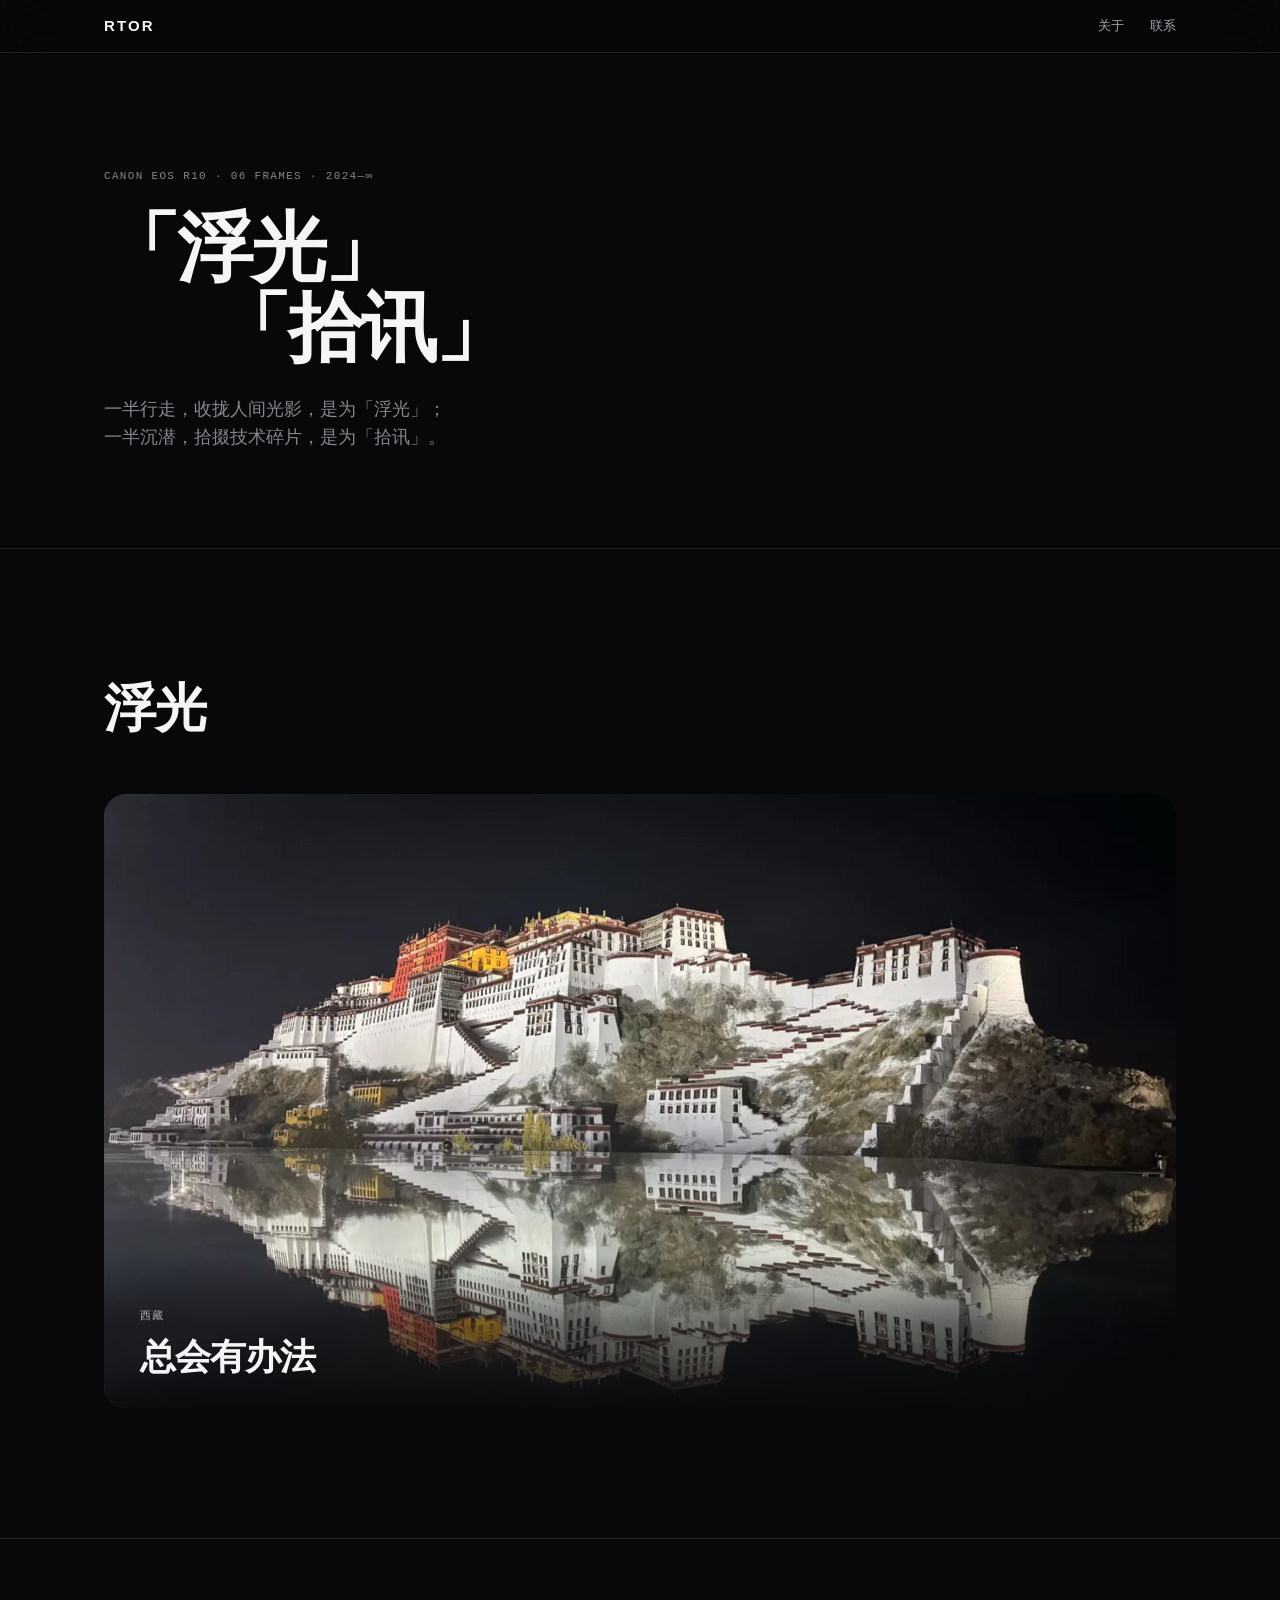
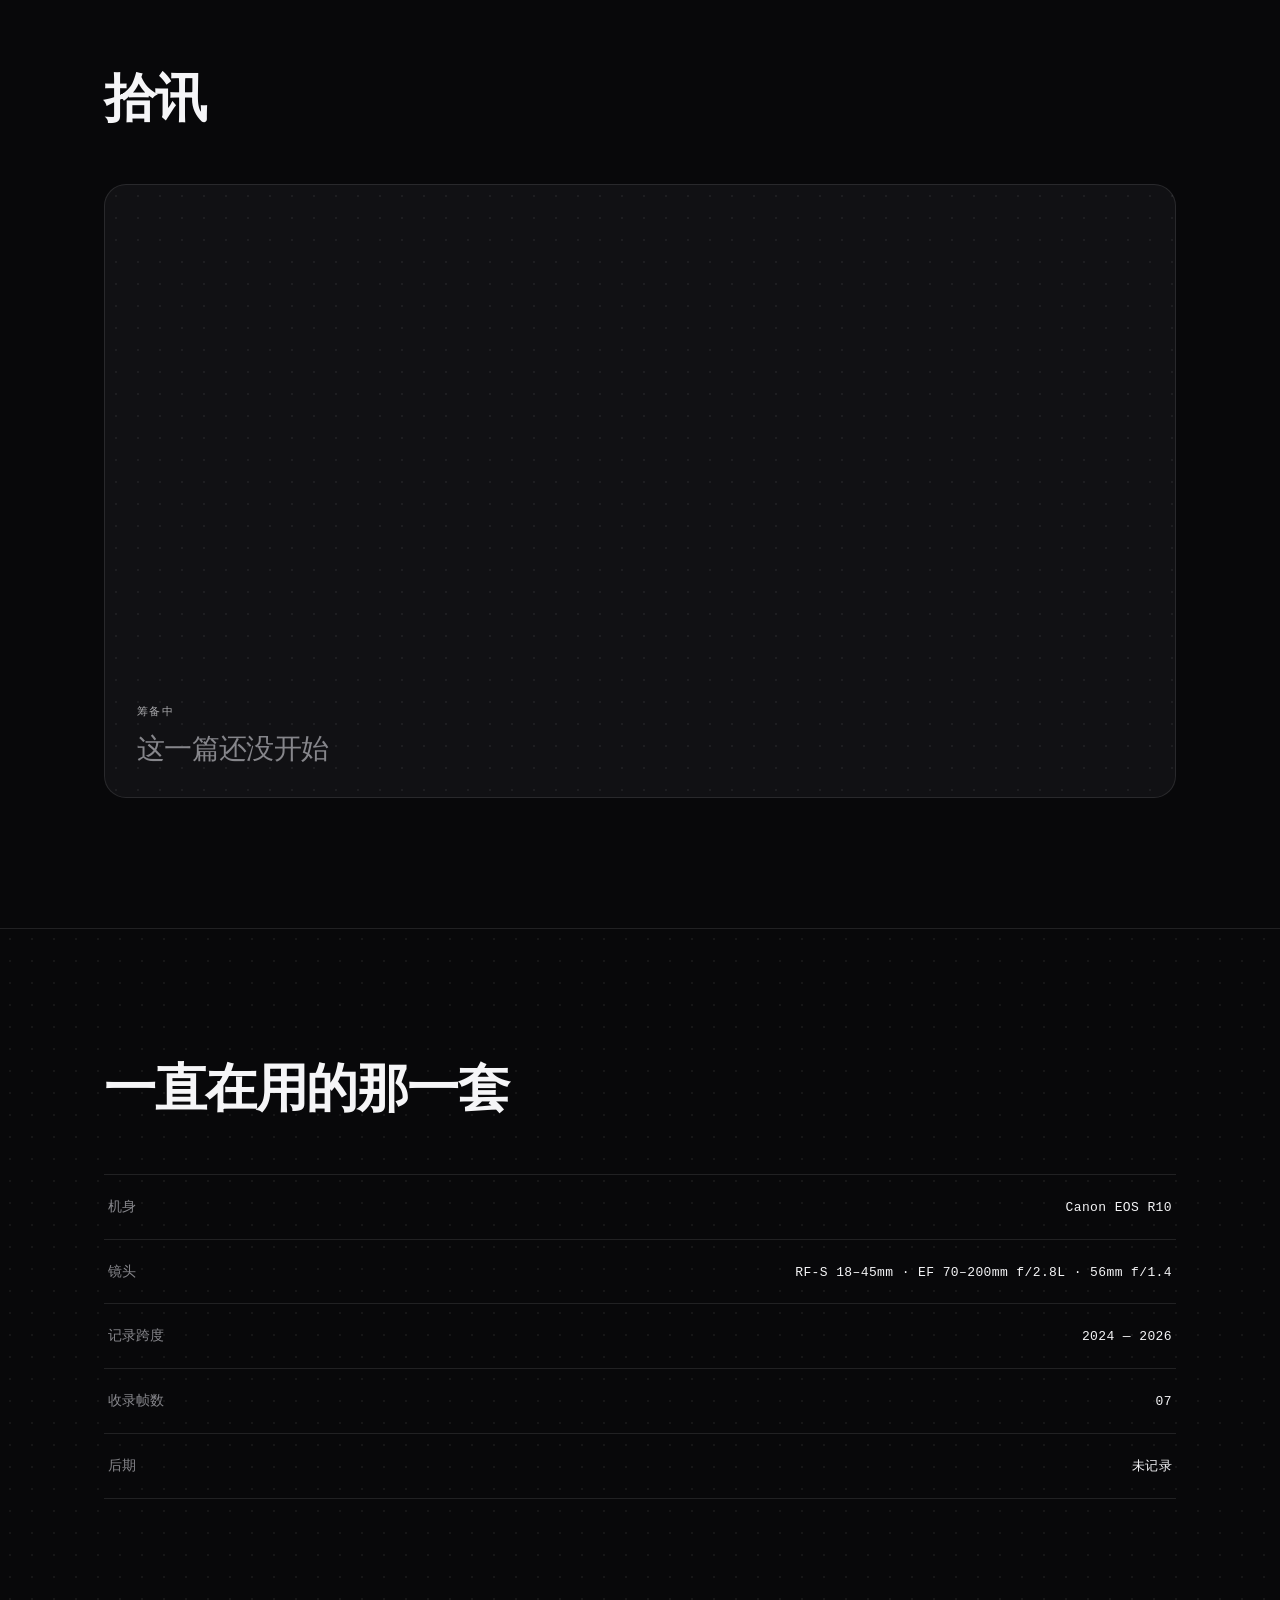
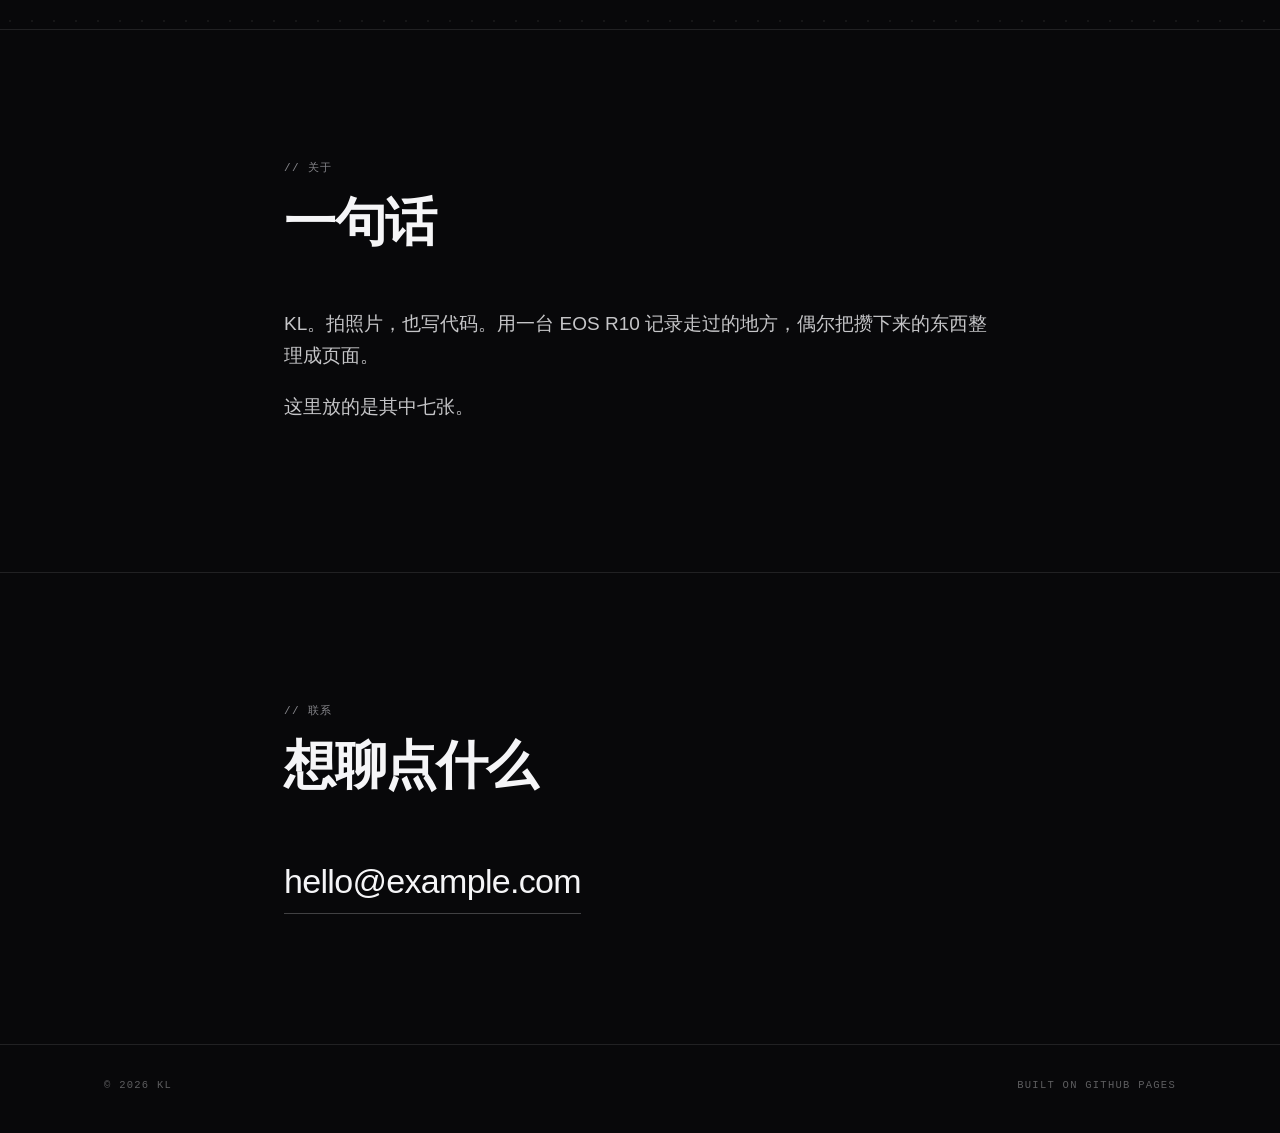
==== commit 893b9085: "add shixun section entry and landing page, unify brand to RTOR" ====
--- a/index.html
+++ b/index.html
@@ -23,38 +23,40 @@
 <section class="masthead" id="top">
   <div class="wrap">
     <p class="mono">CANON EOS R10 · 06 FRAMES · 2024—∞</p>
-    <h1>把路上的光，<br>留下来。</h1>
-    <p class="lede">第一站是拉萨。布达拉宫的金顶亮到深夜，湖面把整座宫殿又写了一遍。</p>
+    <h1>「浮光」<br>&nbsp &nbsp &nbsp 「拾讯」</h1>
+    <p class="lede">一半行走，收拢人间光影，是为「浮光」；<br>一半沉潜，拾掇技术碎片，是为「拾讯」。</p>
   </div>
 </section>
 
 <section class="section" id="fuguang">
   <div class="wrap">
-    <p class="mono label">// 01</p>
     <h2>浮光</h2>
 
     <a class="entry reveal" href="lhasa.html">
       <img src="images/potala-card.webp" alt="布达拉宫夜色与水中倒影" width="1400" height="803">
       <span class="entry-copy">
-        <span class="mono">拉萨 · 布达拉宫</span>
-        <span class="entry-title">布达拉宫与湖</span>
-        <span class="mono entry-go">读游记 →</span>
+        <span class="mono">西藏</span>
+        <span class="entry-title">总会有办法</span>
       </span>
     </a>
   </div>
 </section>
 
-<section class="section" id="soon">
+<section class="section" id="shixun">
   <div class="wrap">
-    <p class="mono label">// 02</p>
-    <h2>暂时没想好</h2>
-    <p class="empty">这一栏还空着，想好放什么再补。</p>
+    <h2>拾讯</h2>
+
+    <a class="entry entry-blank reveal" href="shixun.html">
+      <span class="entry-copy">
+        <span class="mono">筹备中</span>
+        <span class="entry-title">这一篇还没开始</span>
+      </span>
+    </a>
   </div>
 </section>
 
 <section class="section gear" id="gear">
   <div class="wrap">
-    <p class="mono label">// 设备</p>
     <h2>一直在用的那一套</h2>
 
     <dl class="spec">
--- a/style.css
+++ b/style.css
@@ -540,6 +540,25 @@
 
 .entry:hover .entry-go { color: #fff; }
 
+.entry-blank {
+  aspect-ratio: 1400 / 803;
+  border: 1px solid var(--line);
+  background-color: var(--surface);
+  background-image: radial-gradient(rgba(255, 255, 255, 0.055) 1px, transparent 1px);
+  background-size: 22px 22px;
+}
+
+.entry-blank .entry-copy {
+  background: none;
+  padding: 0 32px 32px;
+}
+
+.entry-blank .entry-title {
+  font-size: clamp(20px, 2.6vw, 28px);
+  color: var(--muted);
+  font-weight: 500;
+}
+
 .empty {
   margin: 0;
   padding: 42px 0;
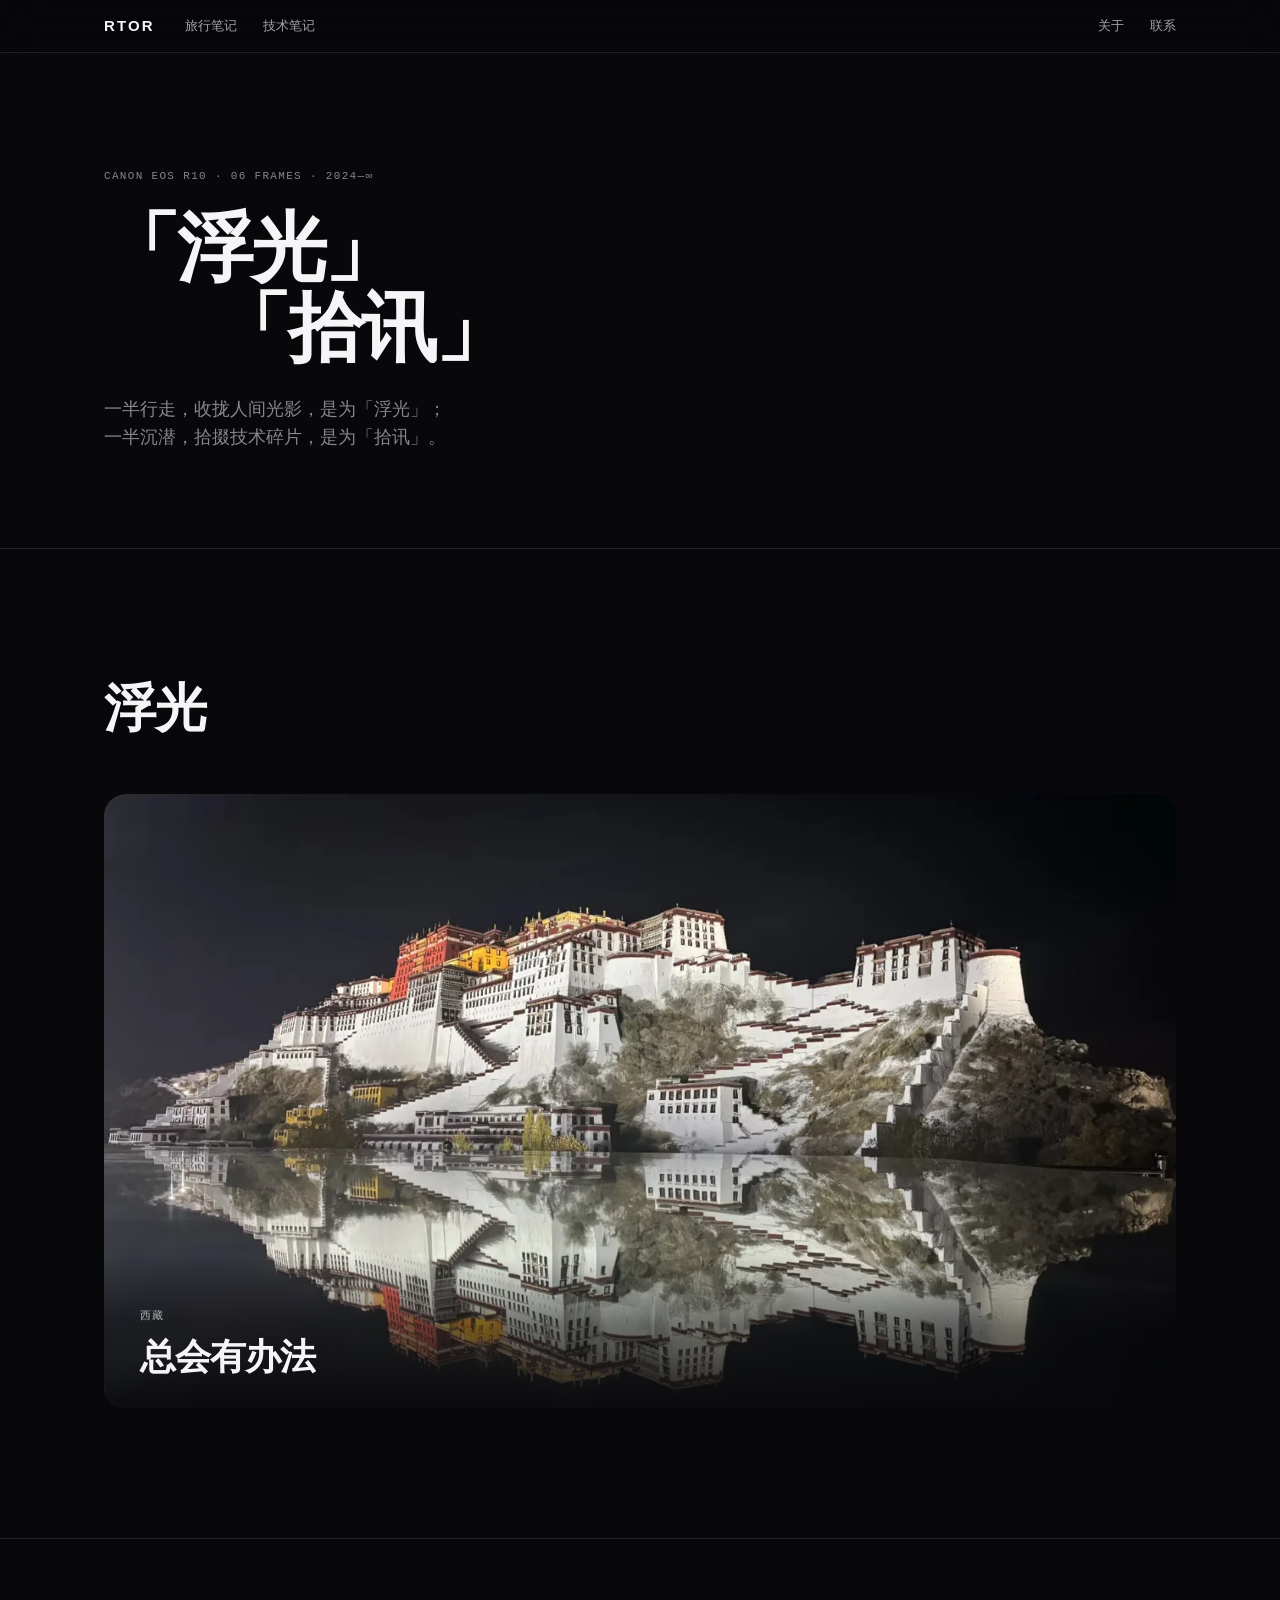
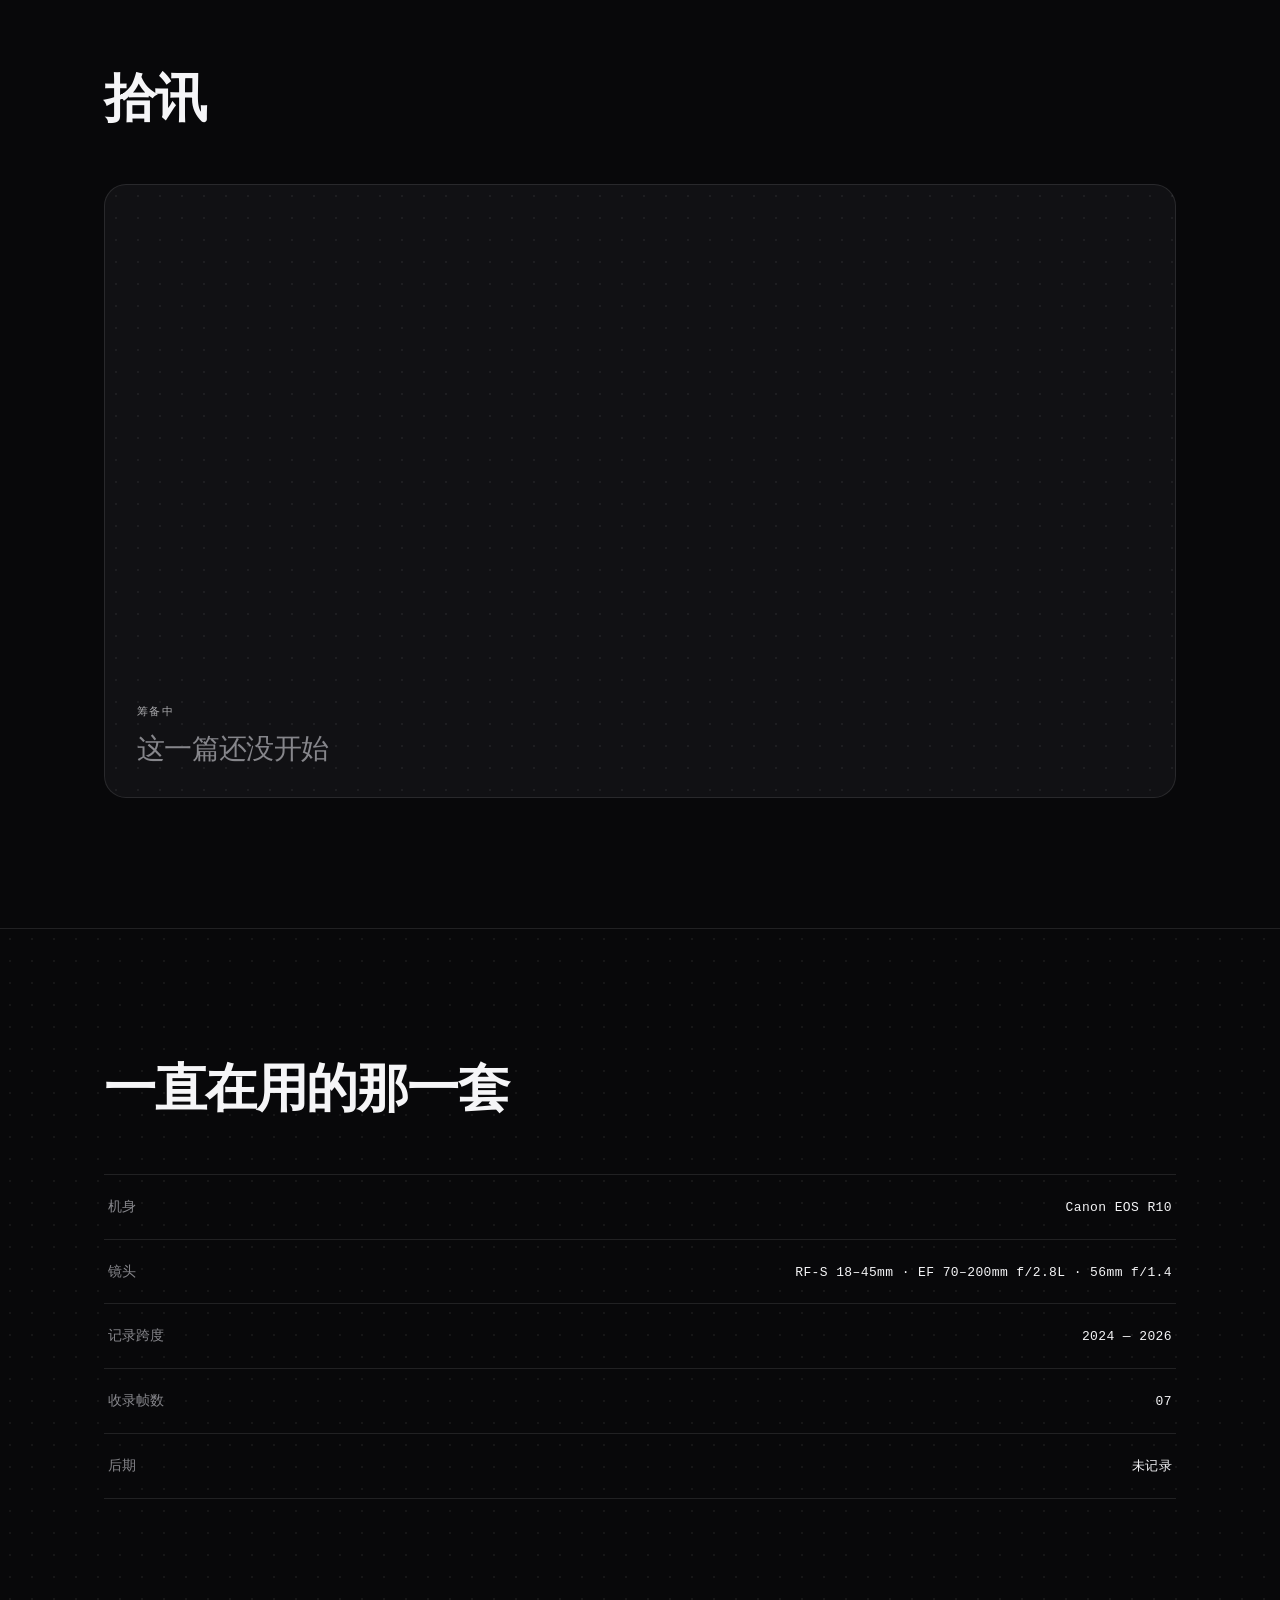
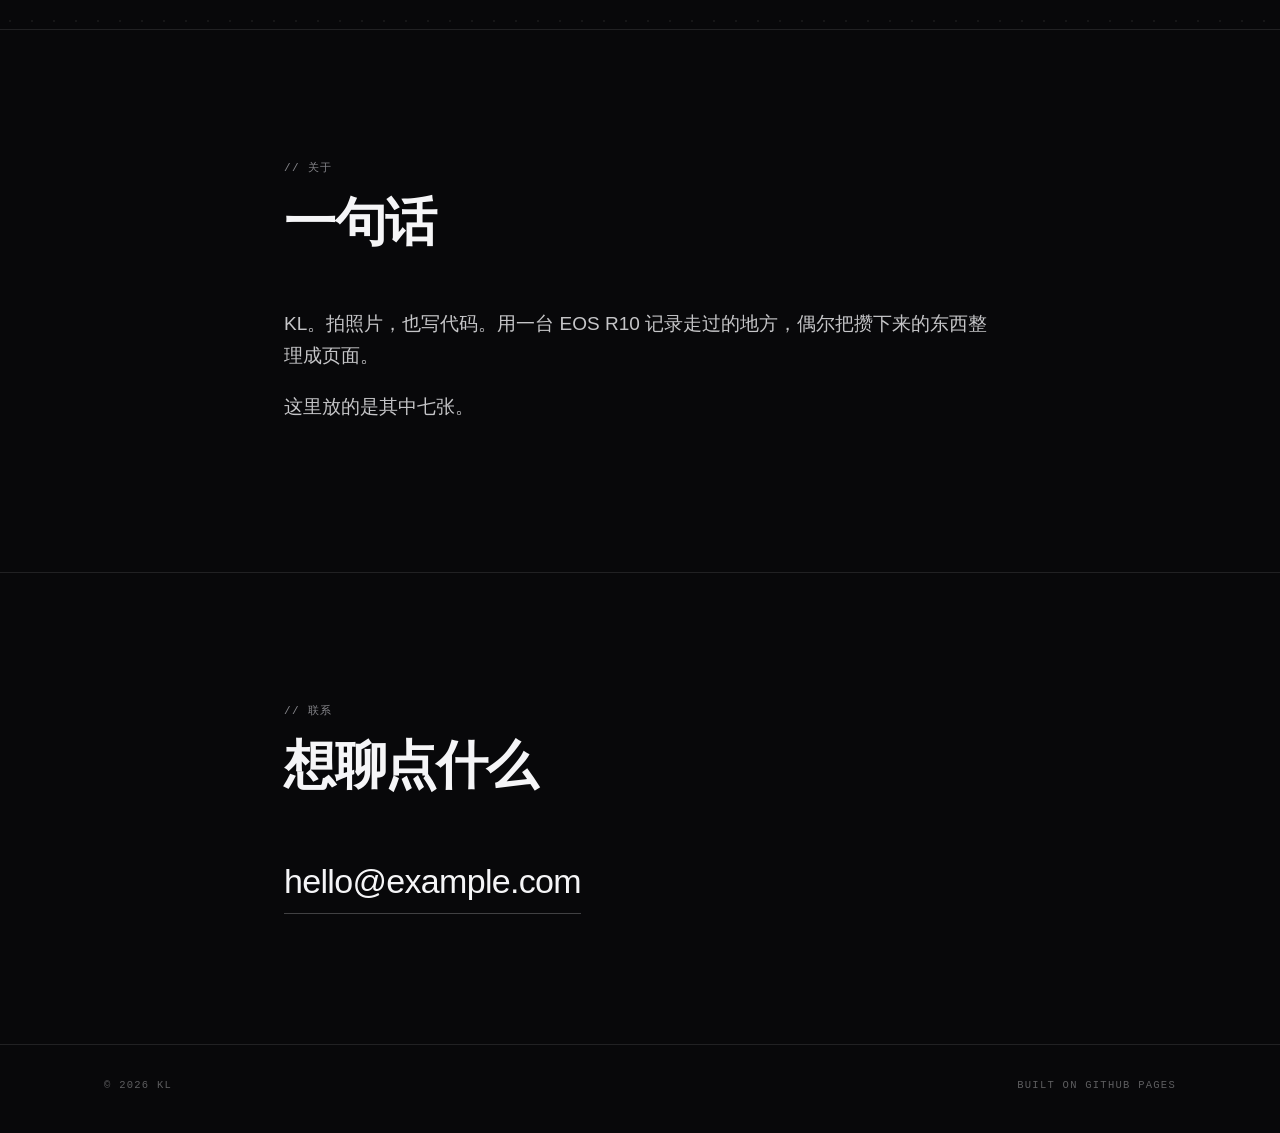
==== commit ac7481e3: "add travel/tech notes links beside brand in nav" ====
--- a/index.html
+++ b/index.html
@@ -12,7 +12,13 @@
 
 <header class="nav">
   <div class="nav-inner">
-    <a class="brand" href="#top">RTOR</a>
+    <div class="nav-left">
+      <a class="brand" href="#top">RTOR</a>
+      <nav class="links guides">
+        <a href="fuguang.html">旅行笔记</a>
+        <a href="shixun.html">技术笔记</a>
+      </nav>
+    </div>
     <nav class="links">
       <a href="#about">关于</a>
       <a href="#contact">联系</a>
@@ -32,7 +38,7 @@
   <div class="wrap">
     <h2>浮光</h2>
 
-    <a class="entry reveal" href="lhasa.html">
+    <a class="entry reveal" href="fuguang.html">
       <img src="images/potala-card.webp" alt="布达拉宫夜色与水中倒影" width="1400" height="803">
       <span class="entry-copy">
         <span class="mono">西藏</span>
--- a/style.css
+++ b/style.css
@@ -77,6 +77,16 @@
   letter-spacing: 0.14em;
 }
 
+.nav-left {
+  display: flex;
+  align-items: center;
+  gap: 30px;
+}
+
+.guides { gap: 20px; }
+
+.guides a.is-active { color: var(--text); }
+
 .links {
   display: flex;
   gap: 26px;
@@ -439,10 +449,23 @@
 }
 
 .article-body p {
-  margin: 0 0 1.5em;
+  margin: 0 0 1.55em;
   font-size: 18px;
-  line-height: 1.9;
-  color: rgba(245, 245, 247, 0.82);
+  line-height: 2;
+  color: rgba(245, 245, 247, 0.84);
+  text-align: justify;
+  text-justify: inter-ideograph;
+  orphans: 2;
+  widows: 2;
+}
+
+.article-body p.beat { margin-top: 2.1em; }
+
+.article-body p.end {
+  margin-top: 3em;
+  font-size: 19px;
+  color: var(--text);
+  text-align: left;
 }
 
 .article-body .lead {
@@ -559,6 +582,12 @@
   font-weight: 500;
 }
 
+.entry-list {
+  display: grid;
+  gap: 28px;
+  padding-bottom: 120px;
+}
+
 .empty {
   margin: 0;
   padding: 42px 0;
@@ -602,3 +631,11 @@
 @media (max-width: 520px) {
   .sheet { grid-template-columns: 1fr; }
 }
+
+@media (max-width: 640px) {
+  .nav-left { gap: 16px; }
+  .guides { gap: 14px; }
+  .links { gap: 14px; }
+  .guides a,
+  .links a { font-size: 11.5px; }
+}
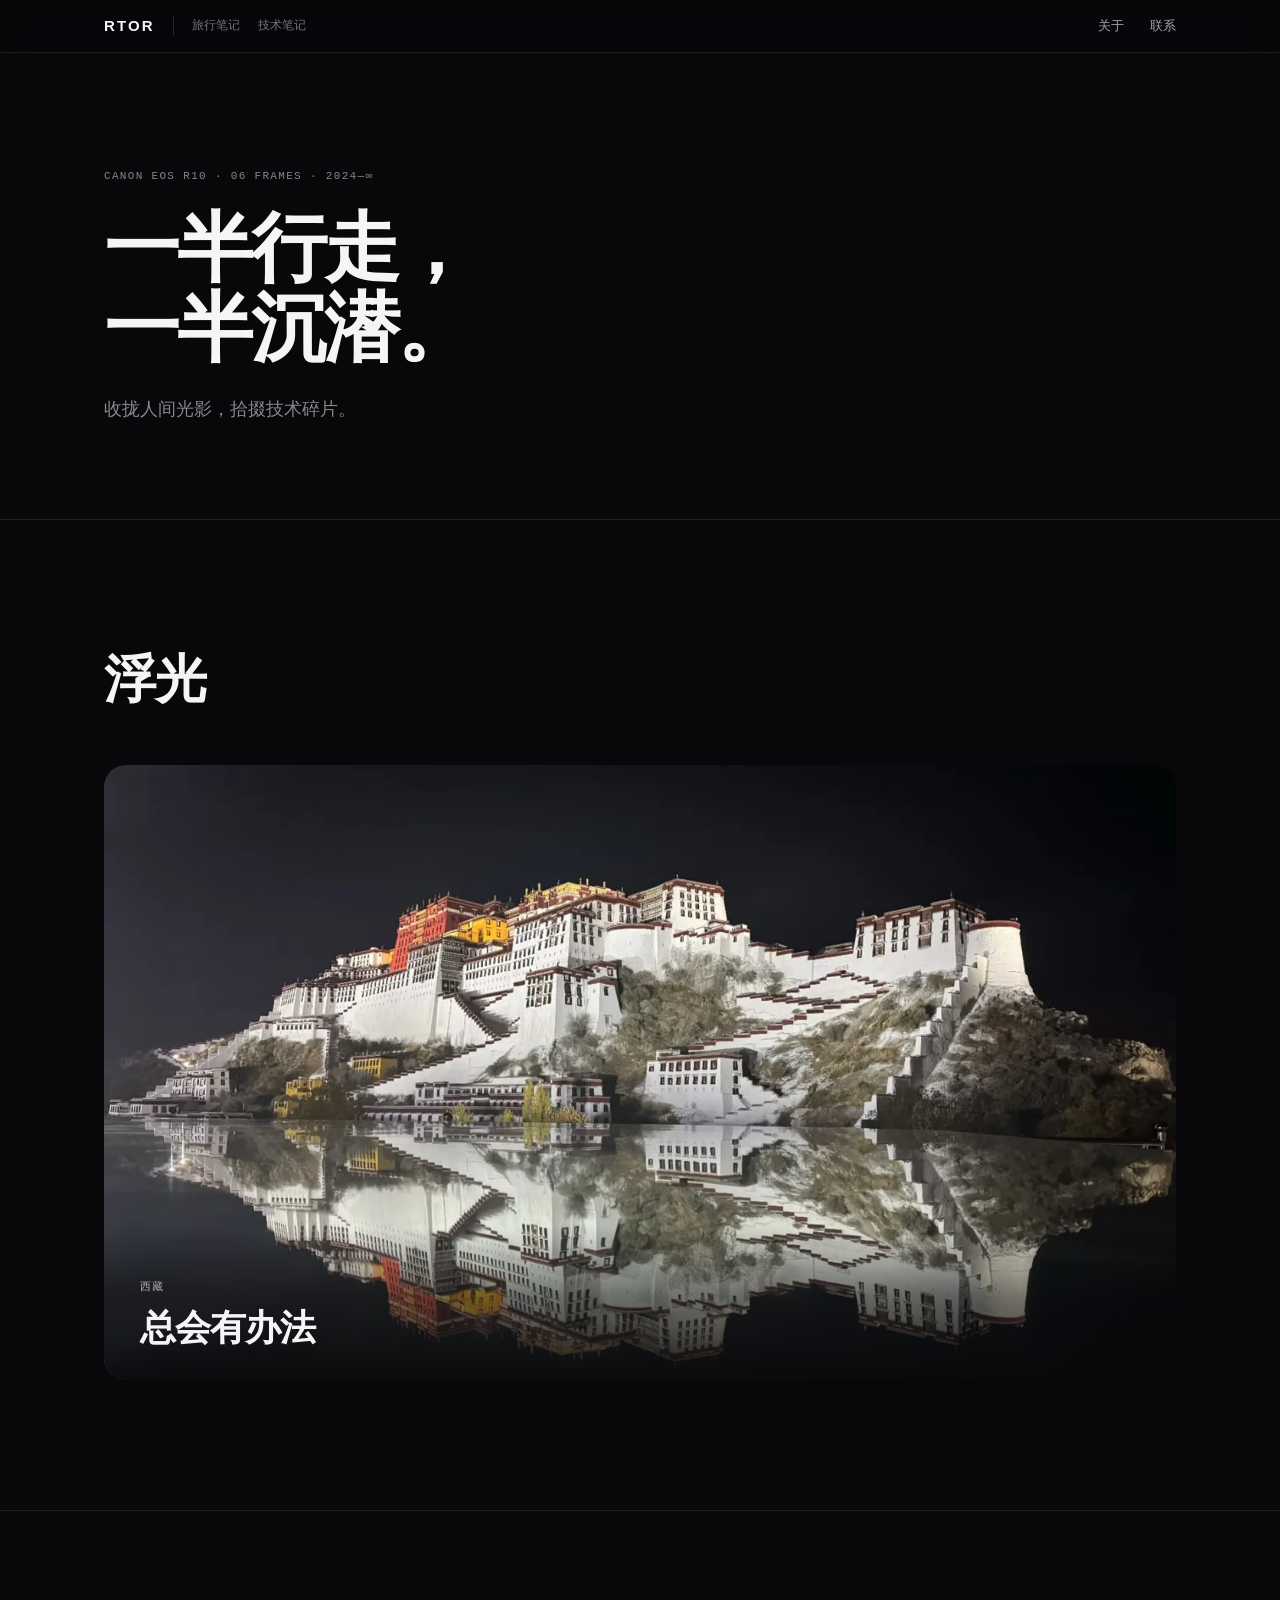
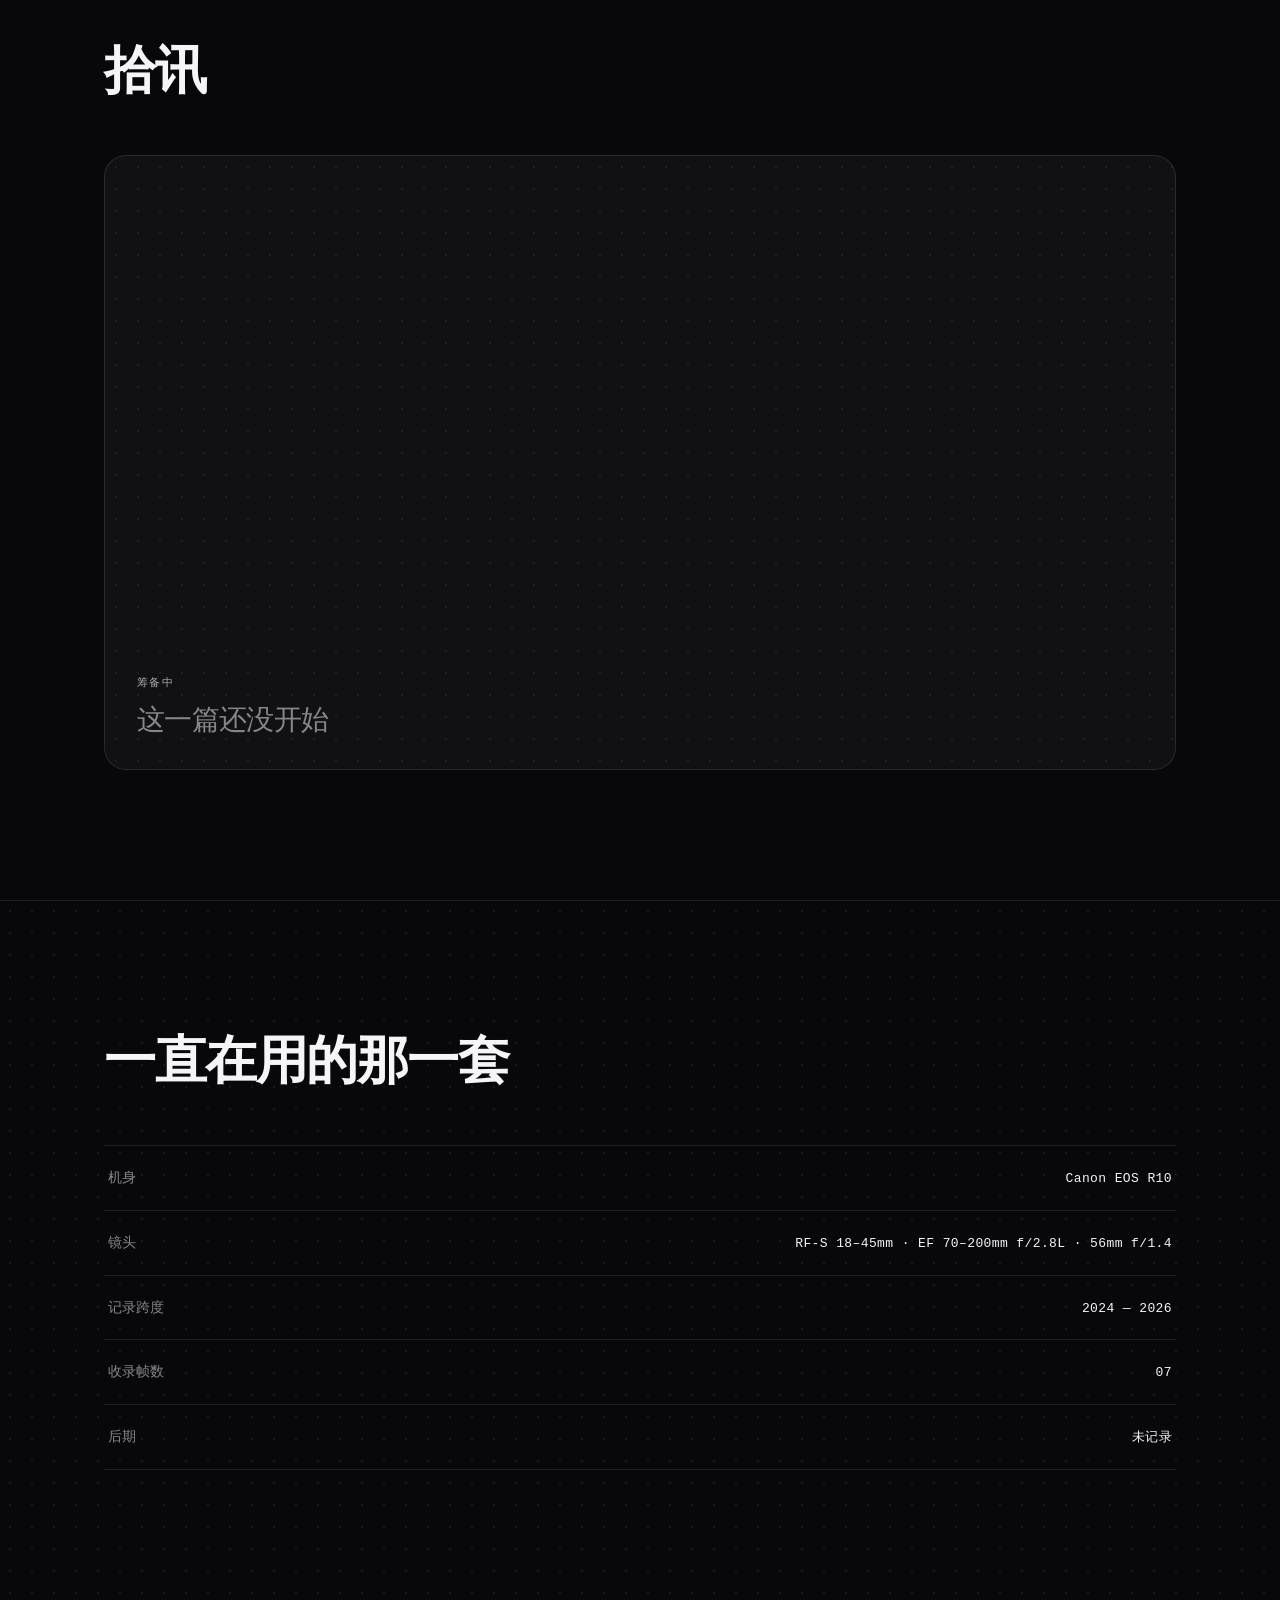
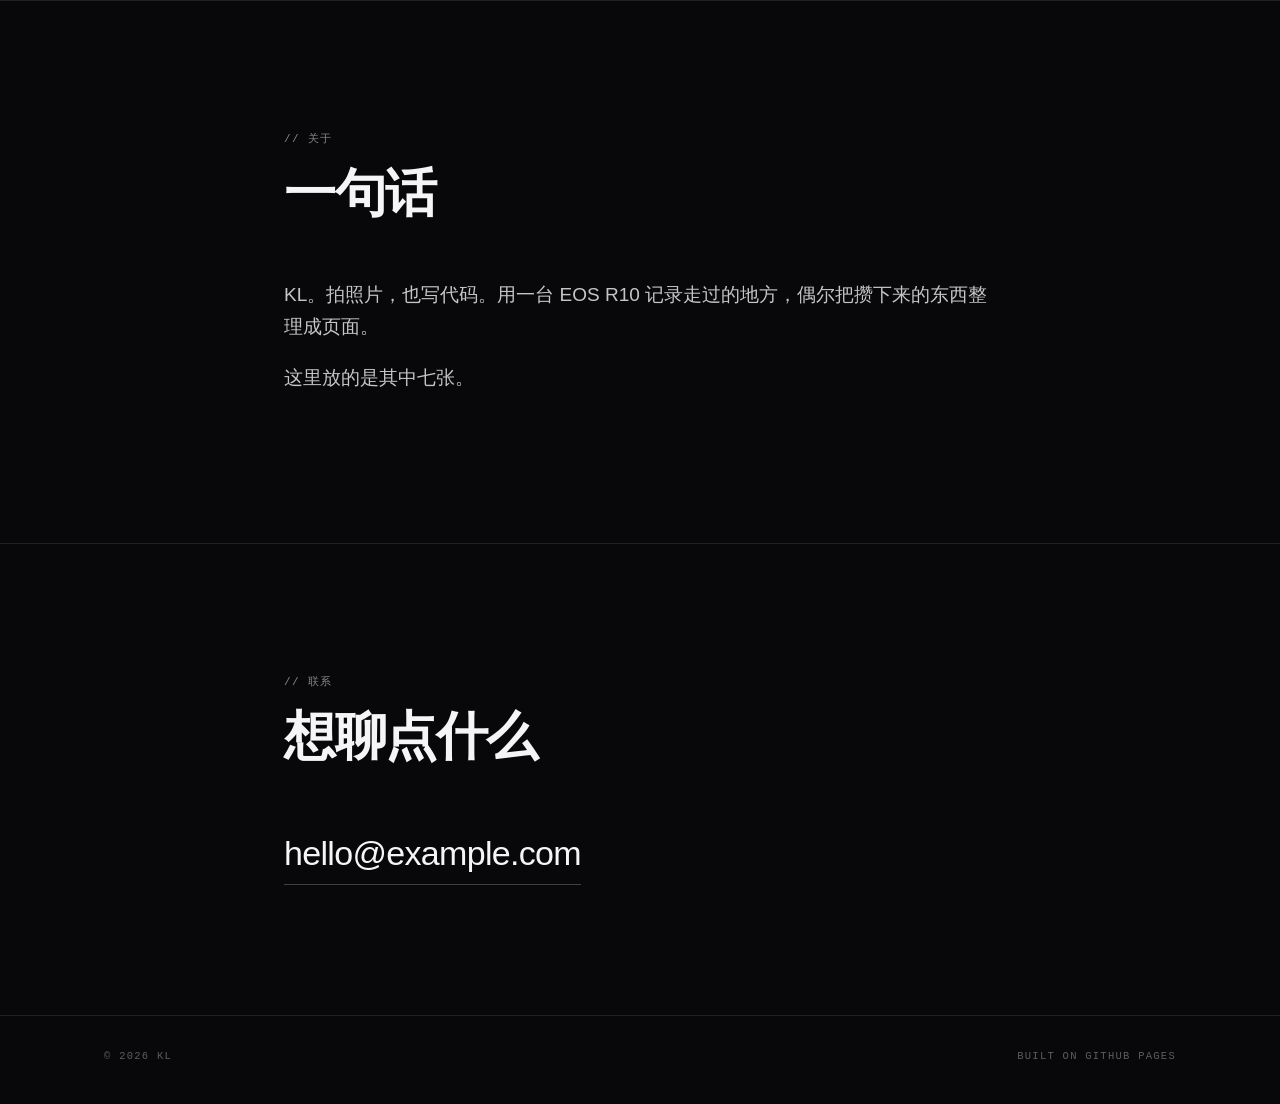
==== commit bee6c4c7: "masthead: drop duplicated column names, keep mood line only" ====
--- a/index.html
+++ b/index.html
@@ -29,8 +29,8 @@
 <section class="masthead" id="top">
   <div class="wrap">
     <p class="mono">CANON EOS R10 · 06 FRAMES · 2024—∞</p>
-    <h1>「浮光」<br>&nbsp &nbsp &nbsp 「拾讯」</h1>
-    <p class="lede">一半行走，收拢人间光影，是为「浮光」；<br>一半沉潜，拾掇技术碎片，是为「拾讯」。</p>
+    <h1>一半行走，<br>一半沉潜。</h1>
+    <p class="lede">收拢人间光影，拾掇技术碎片。</p>
   </div>
 </section>
 
--- a/style.css
+++ b/style.css
@@ -80,12 +80,8 @@
 .nav-left {
   display: flex;
   align-items: center;
-  gap: 30px;
-}
-
-.guides { gap: 20px; }
-
-.guides a.is-active { color: var(--text); }
+  gap: 18px;
+}
 
 .links {
   display: flex;
@@ -99,6 +95,22 @@
 }
 
 .links a:hover { color: var(--text); }
+
+/* 栏目入口：贴着 logo，但视觉上退后一层 */
+.guides {
+  gap: 18px;
+  padding-left: 18px;
+  border-left: 1px solid rgba(255, 255, 255, 0.12);
+}
+
+.guides a {
+  font-size: 12px;
+  color: rgba(245, 245, 247, 0.46);
+}
+
+.guides a:hover { color: rgba(245, 245, 247, 0.9); }
+
+.guides a.is-active { color: rgba(245, 245, 247, 0.92); }
 
 /* ---------- 首屏 ---------- */
 
@@ -633,8 +645,8 @@
 }
 
 @media (max-width: 640px) {
-  .nav-left { gap: 16px; }
-  .guides { gap: 14px; }
+  .nav-left { gap: 14px; }
+  .guides { gap: 12px; padding-left: 14px; }
   .links { gap: 14px; }
   .guides a,
   .links a { font-size: 11.5px; }
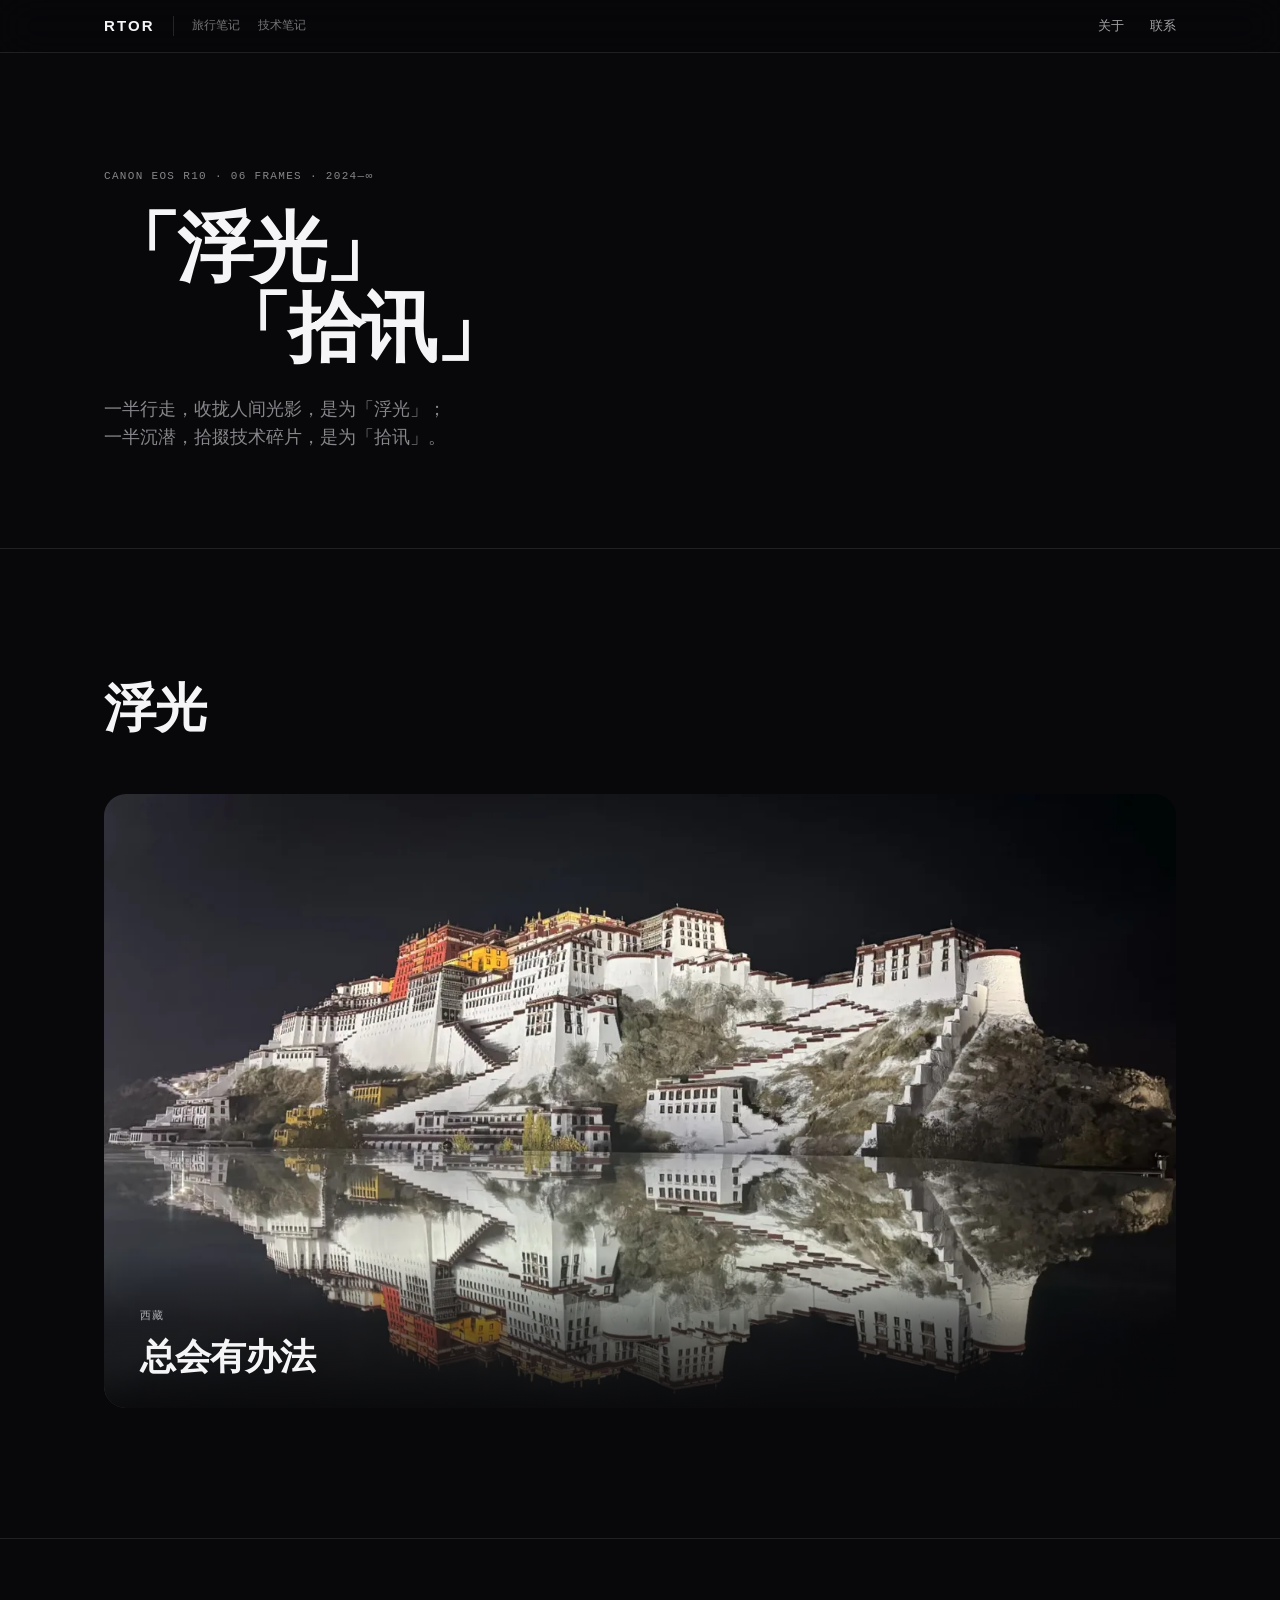
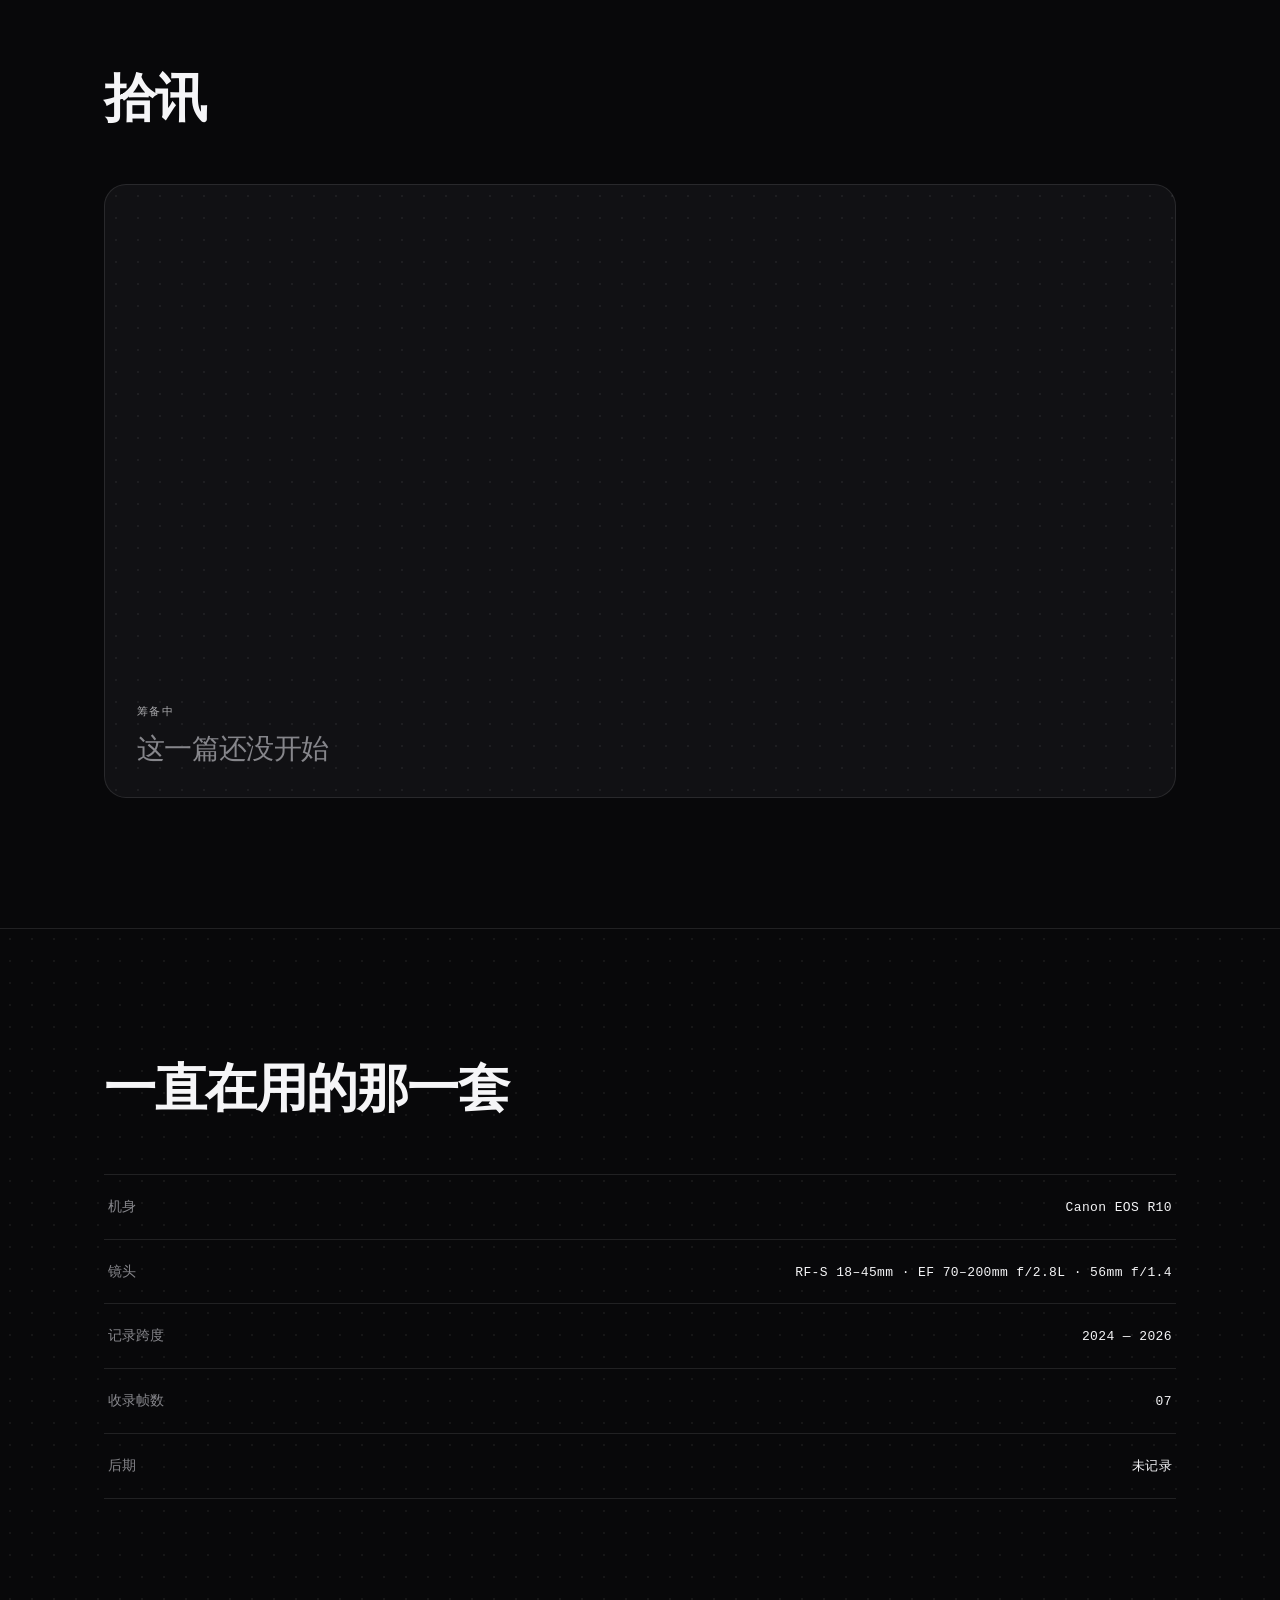
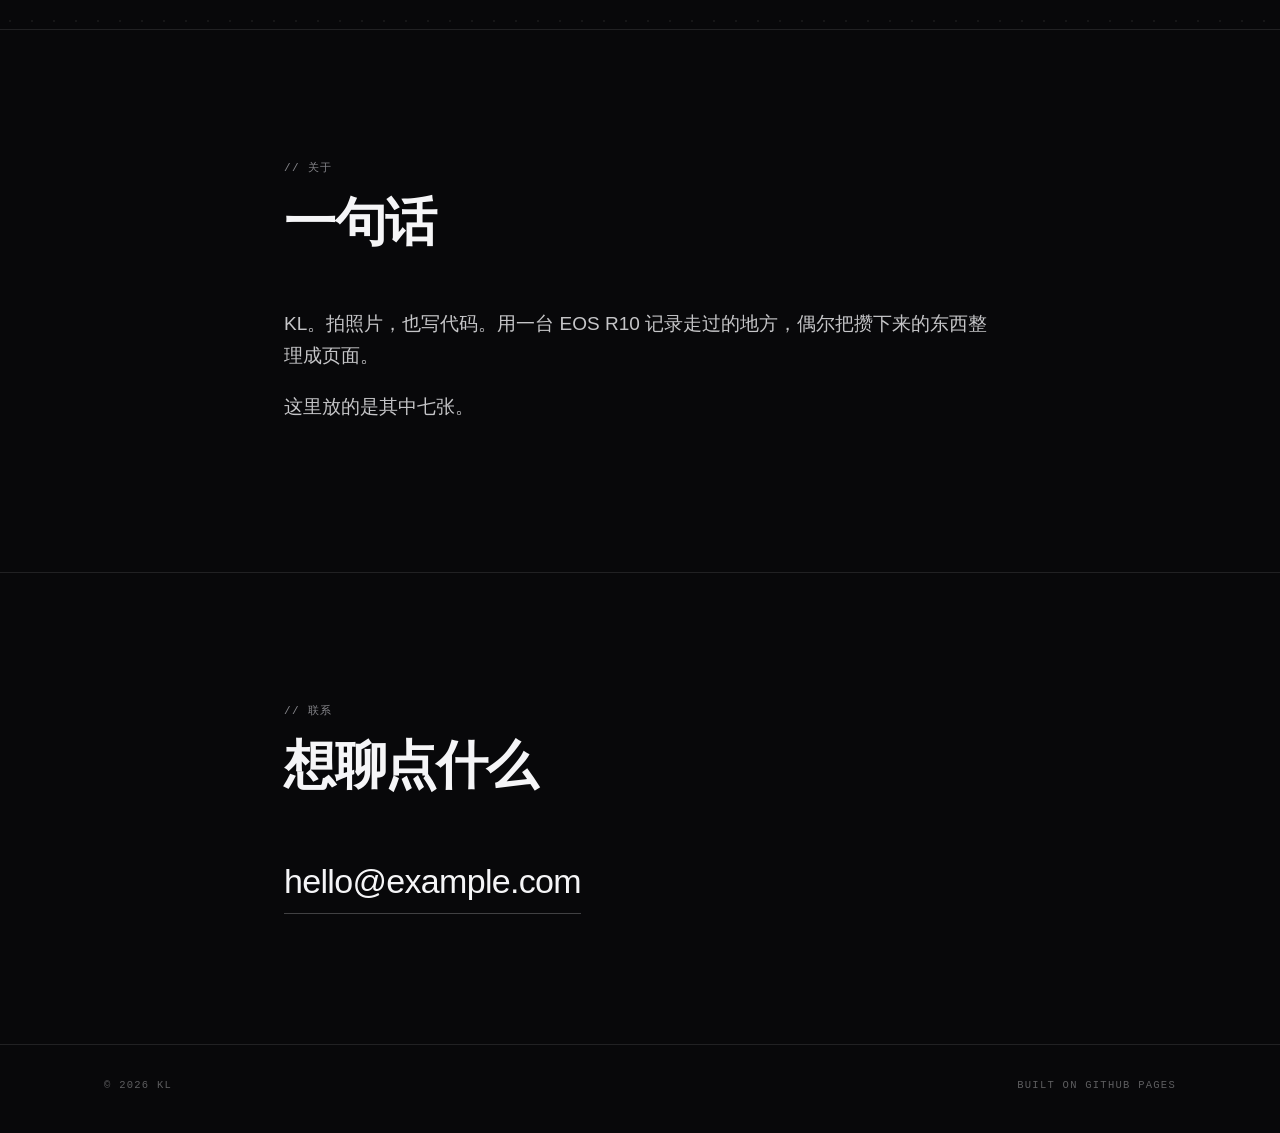
==== commit 96e9ad7c: "Revert "masthead: drop duplicated column names, keep mood line only" This reverts commit bee6c4c7844" ====
--- a/index.html
+++ b/index.html
@@ -29,8 +29,8 @@
 <section class="masthead" id="top">
   <div class="wrap">
     <p class="mono">CANON EOS R10 · 06 FRAMES · 2024—∞</p>
-    <h1>一半行走，<br>一半沉潜。</h1>
-    <p class="lede">收拢人间光影，拾掇技术碎片。</p>
+    <h1>「浮光」<br>&nbsp &nbsp &nbsp 「拾讯」</h1>
+    <p class="lede">一半行走，收拢人间光影，是为「浮光」；<br>一半沉潜，拾掇技术碎片，是为「拾讯」。</p>
   </div>
 </section>
 
